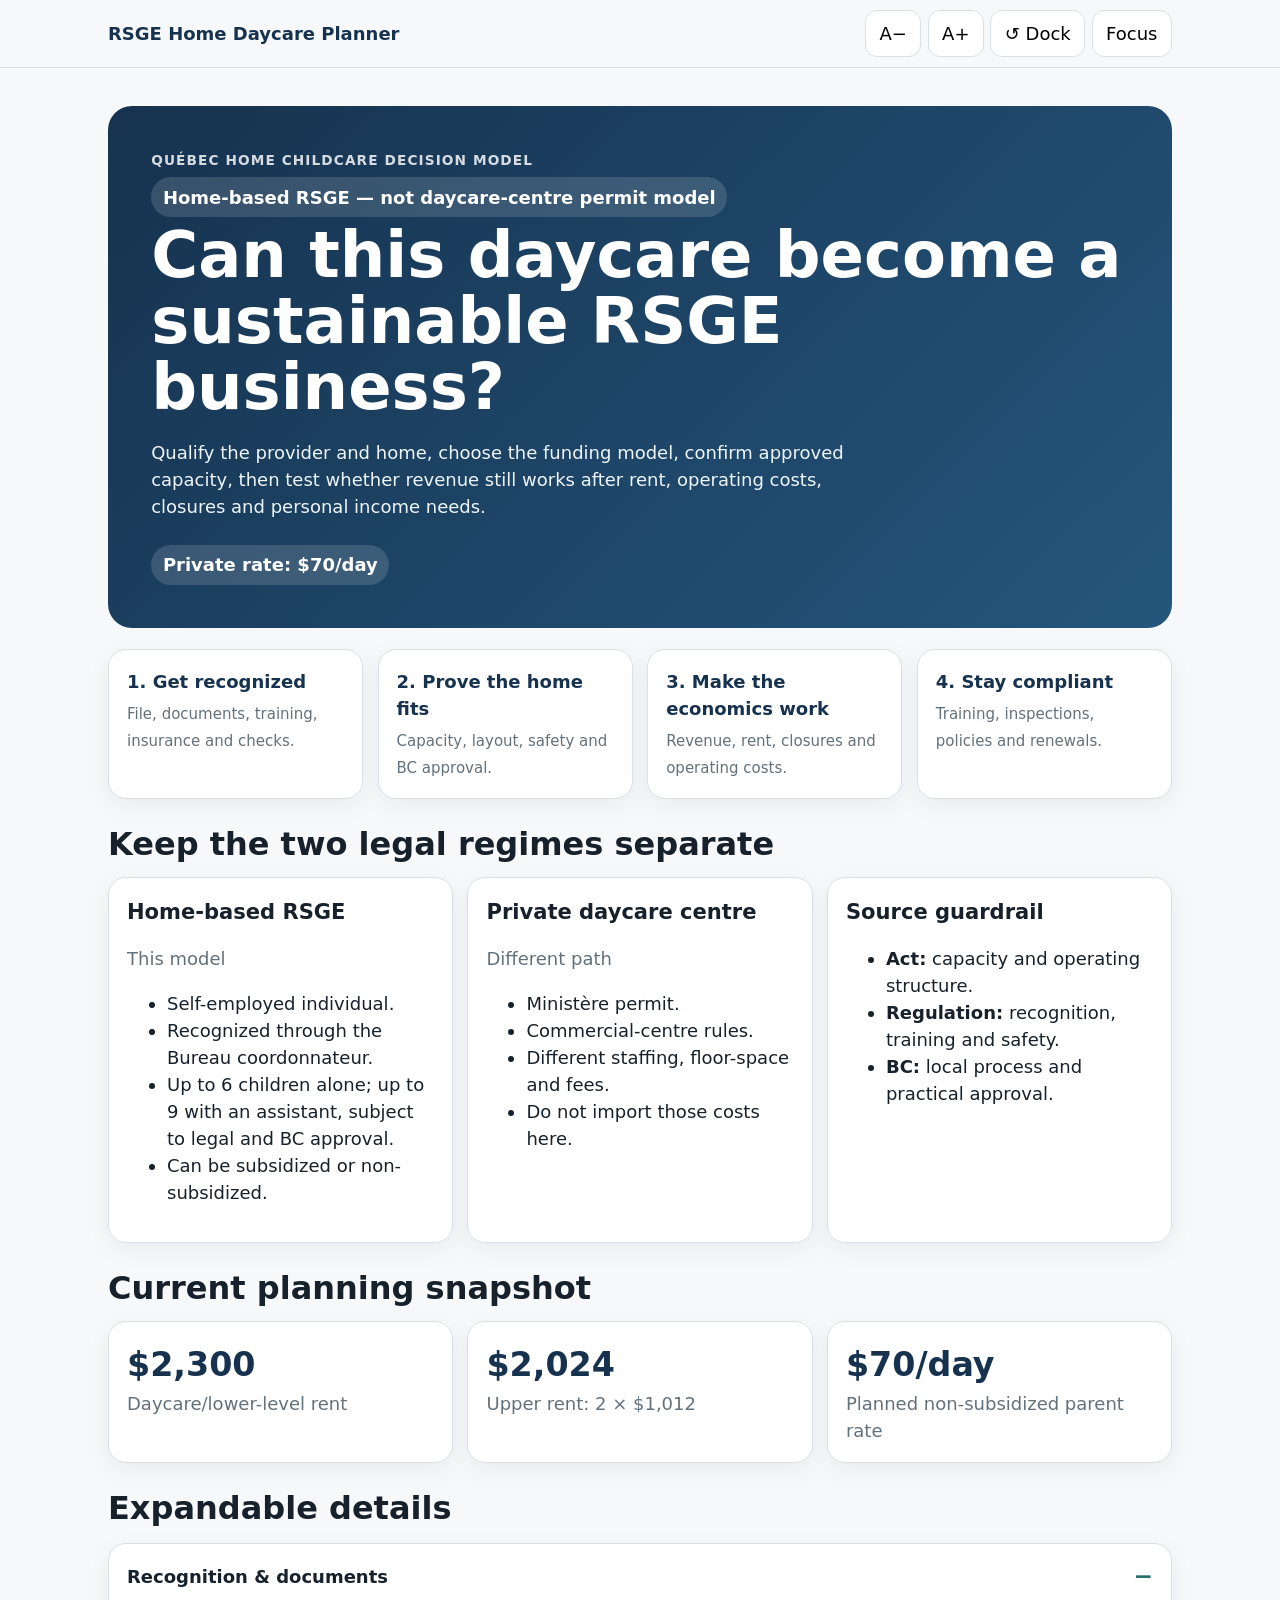
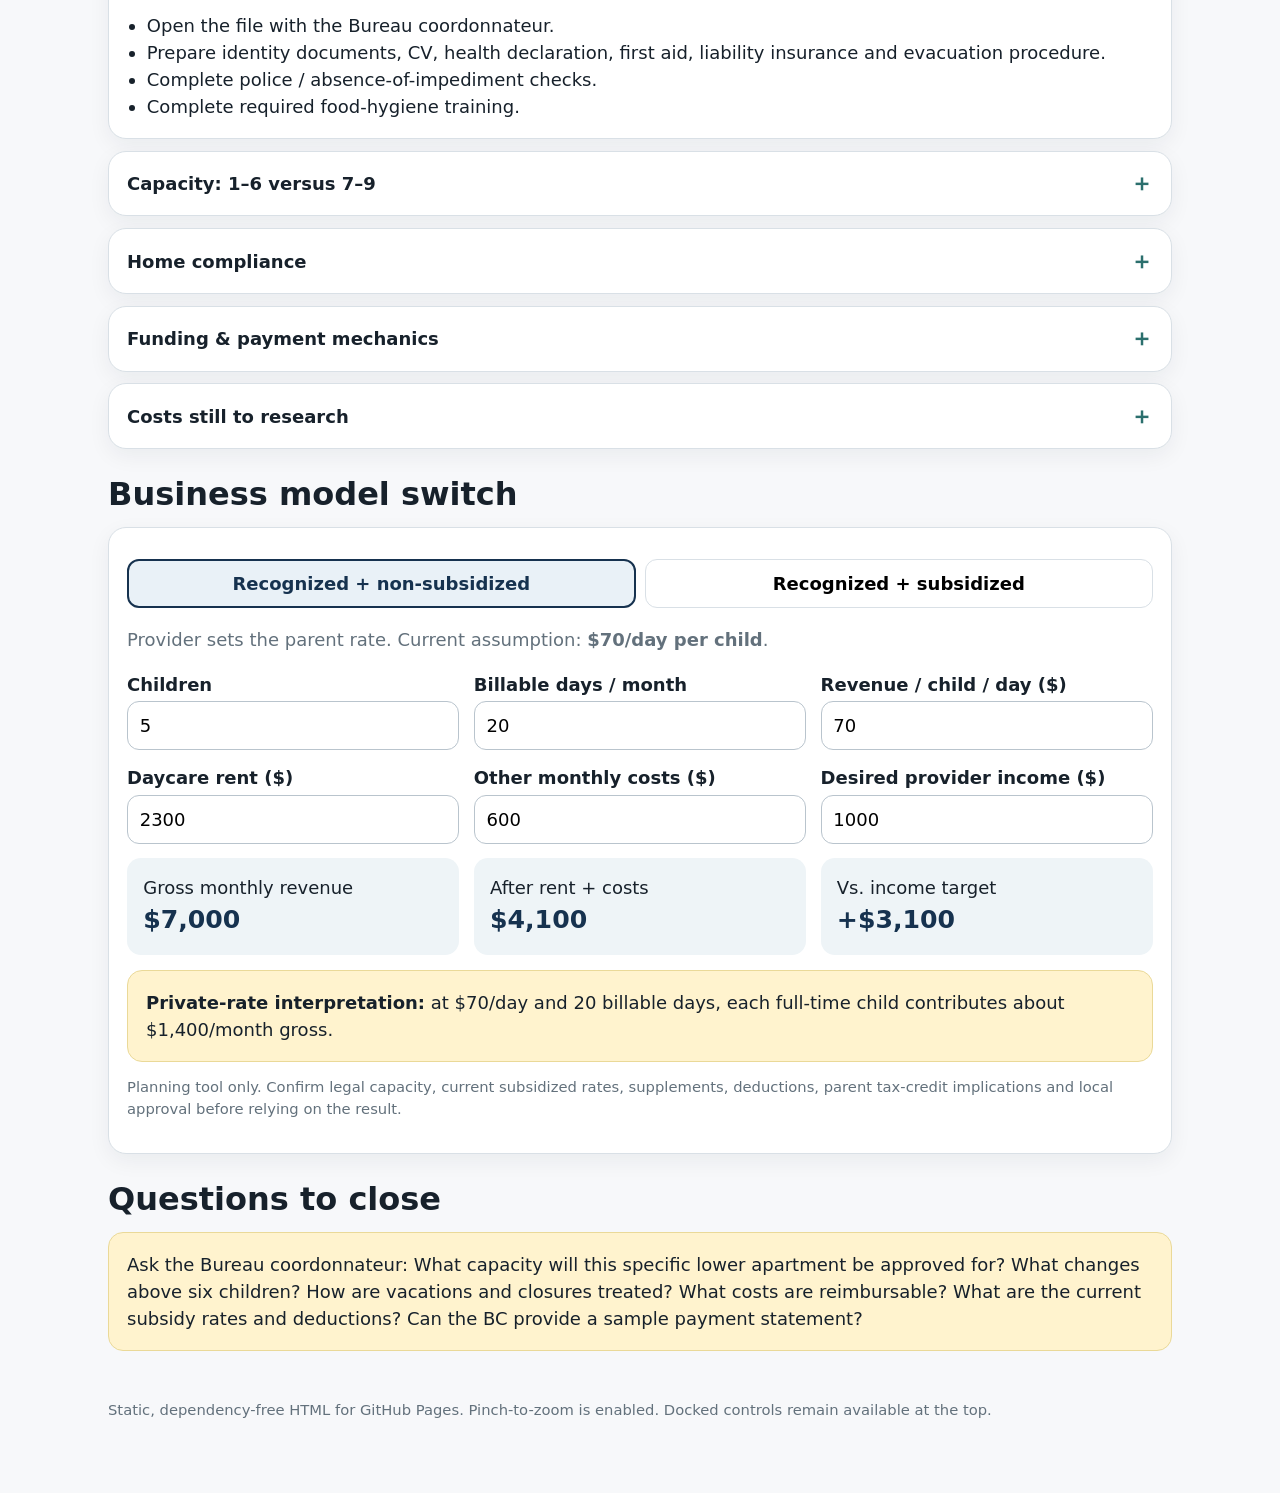
==== index.html @ 78a5e2e3 "Add RSGE daycare planning model" ====
<!doctype html>
<html lang="en">
<head>
<meta charset="utf-8">
<meta name="viewport" content="width=device-width,initial-scale=1,maximum-scale=5,user-scalable=yes,viewport-fit=cover">
<meta name="theme-color" content="#16324f">
<title>RSGE Home Daycare Planner</title>
<style>
:root{--bg:#f7f8fa;--panel:#fff;--ink:#17212b;--muted:#63717c;--line:#d9e0e6;--brand:#16324f;--brand2:#2b6f6d;--warn:#fff3ce;--radius:18px;--base:18px}*{box-sizing:border-box}html{font-size:var(--base);scroll-behavior:smooth}body{margin:0;font-family:system-ui,-apple-system,"Segoe UI",sans-serif;color:var(--ink);background:var(--bg);line-height:1.5}.dock{position:sticky;top:0;z-index:20;background:rgba(247,248,250,.96);backdrop-filter:blur(10px);border-bottom:1px solid var(--line)}.dockin{max-width:1100px;margin:auto;padding:.55rem 1rem;display:flex;justify-content:space-between;gap:.6rem;align-items:center}.brand{font-weight:850;color:var(--brand)}button,input{font:inherit}button:focus-visible,input:focus-visible,summary:focus-visible{outline:4px solid #ffbf47;outline-offset:2px}.controls{display:flex;gap:.35rem}.ctrl,.switch{min-height:46px;border:1px solid var(--line);background:#fff;border-radius:12px;padding:.5rem .75rem;cursor:pointer}.wrap{max-width:1100px;margin:auto;padding:1rem}.hero{padding:clamp(1.3rem,4vw,2.4rem);border-radius:24px;background:linear-gradient(135deg,var(--brand),#24567c);color:#fff}.hero h1{font-size:clamp(2rem,5vw,3.7rem);line-height:1.03;margin:.35rem 0 .7rem}.eyebrow{font-size:.76rem;text-transform:uppercase;letter-spacing:.08em;font-weight:850;opacity:.82}.hero p{max-width:65ch;color:#eef5fa}.tag{display:inline-block;margin-top:.4rem;padding:.35rem .65rem;border-radius:999px;background:rgba(255,255,255,.14);font-weight:750}.story,.grid,.calc,.results{display:grid;gap:.8rem}.story{grid-template-columns:repeat(4,1fr);margin:1rem 0}.grid{grid-template-columns:repeat(3,1fr)}.calc{grid-template-columns:repeat(3,1fr)}.results{grid-template-columns:repeat(3,1fr);margin-top:.8rem}.card,.step,details{background:var(--panel);border:1px solid var(--line);border-radius:var(--radius);box-shadow:0 7px 22px rgba(20,40,55,.06)}.card,.step{padding:1rem}.step b{display:block;color:var(--brand);margin-bottom:.25rem}.step small,.muted{color:var(--muted)}section{margin:1.15rem 0}h2{font-size:clamp(1.35rem,2.5vw,1.8rem);margin:0 0 .5rem}h3{margin:0 0 .35rem}.metric{font-size:1.85rem;font-weight:900;color:var(--brand)}details{margin:.65rem 0;overflow:hidden}summary{min-height:56px;padding:.8rem 1rem;font-weight:850;cursor:pointer;display:flex;align-items:center}summary::after{content:"＋";margin-left:auto;color:var(--brand2);font-size:1.3rem}details[open] summary::after{content:"−"}.body{padding:0 1rem 1rem}.body ul{margin:.2rem 0 0 1.1rem;padding:0}.switches{display:flex;gap:.5rem;flex-wrap:wrap;margin:.7rem 0}.switch{flex:1 1 250px;font-weight:850}.switch[aria-pressed="true"]{border:2px solid var(--brand);background:#e9f1f7;color:var(--brand)}label{display:block;font-weight:760;margin-bottom:.2rem}input{width:100%;min-height:48px;padding:.55rem .65rem;border:1px solid #b9c4cd;border-radius:12px}.result{padding:.9rem;border-radius:14px;background:#eef4f7}.result b{display:block;font-size:1.4rem;color:var(--brand)}.callout{padding:1rem;border-radius:15px;background:var(--warn);border:1px solid #ead998}.tiny{font-size:.82rem;color:var(--muted)}.footer{padding:1.5rem 0 3rem;color:var(--muted);font-size:.82rem}.focus .secondary{display:none}@media(max-width:820px){.story,.grid,.calc,.results{grid-template-columns:1fr 1fr}}@media(max-width:560px){.story,.grid,.calc,.results{grid-template-columns:1fr}.brand span{display:none}.hero{border-radius:18px}}
</style>
</head>
<body>
<header class="dock"><div class="dockin"><div class="brand">RSGE Home Daycare Planner</div><div class="controls"><button class="ctrl" id="minus" aria-label="Smaller text">A−</button><button class="ctrl" id="plus" aria-label="Larger text">A+</button><button class="ctrl" id="reset">↺ Dock</button><button class="ctrl" id="focus" aria-pressed="false">Focus</button></div></div></header>
<main class="wrap">
<section class="hero"><div class="eyebrow">Québec home childcare decision model</div><div class="tag">Home-based RSGE — not daycare-centre permit model</div><h1>Can this daycare become a sustainable RSGE business?</h1><p>Qualify the provider and home, choose the funding model, confirm approved capacity, then test whether revenue still works after rent, operating costs, closures and personal income needs.</p><div class="tag" id="heroMode">Private rate: $70/day</div></section>
<section class="story"><div class="step"><b>1. Get recognized</b><small>File, documents, training, insurance and checks.</small></div><div class="step"><b>2. Prove the home fits</b><small>Capacity, layout, safety and BC approval.</small></div><div class="step"><b>3. Make the economics work</b><small>Revenue, rent, closures and operating costs.</small></div><div class="step"><b>4. Stay compliant</b><small>Training, inspections, policies and renewals.</small></div></section>
<section><h2>Keep the two legal regimes separate</h2><div class="grid"><article class="card"><h3>Home-based RSGE</h3><p class="muted">This model</p><ul><li>Self-employed individual.</li><li>Recognized through the Bureau coordonnateur.</li><li>Up to 6 children alone; up to 9 with an assistant, subject to legal and BC approval.</li><li>Can be subsidized or non-subsidized.</li></ul></article><article class="card"><h3>Private daycare centre</h3><p class="muted">Different path</p><ul><li>Ministère permit.</li><li>Commercial-centre rules.</li><li>Different staffing, floor-space and fees.</li><li>Do not import those costs here.</li></ul></article><article class="card"><h3>Source guardrail</h3><ul><li><b>Act:</b> capacity and operating structure.</li><li><b>Regulation:</b> recognition, training and safety.</li><li><b>BC:</b> local process and practical approval.</li></ul></article></div></section>
<section><h2>Current planning snapshot</h2><div class="grid"><article class="card"><div class="metric">$2,300</div><div class="muted">Daycare/lower-level rent</div></article><article class="card"><div class="metric">$2,024</div><div class="muted">Upper rent: 2 × $1,012</div></article><article class="card"><div class="metric">$70/day</div><div class="muted">Planned non-subsidized parent rate</div></article></div></section>
<section><h2>Expandable details</h2><details open><summary>Recognition & documents</summary><div class="body"><ul><li>Open the file with the Bureau coordonnateur.</li><li>Prepare identity documents, CV, health declaration, first aid, liability insurance and evacuation procedure.</li><li>Complete police / absence-of-impediment checks.</li><li>Complete required food-hygiene training.</li></ul></div></details><details><summary>Capacity: 1–6 versus 7–9</summary><div class="body"><ul><li>Provider alone: up to 6 children, subject to recognition limits.</li><li>7–9 children requires an assistant.</li><li>Confirm the exact approved capacity for this specific lower apartment with the BC.</li><li>Do not assume the home qualifies for 9 simply because the statute allows that ceiling.</li></ul></div></details><details><summary>Home compliance</summary><div class="body"><ul><li>Kitchen, eating area, sanitary facilities and a children's games/activity room with an exterior window.</li><li>Smoke and carbon-monoxide detection, extinguisher, first-aid kit and suitable equipment.</li><li>Appropriate sleep equipment based on child ages.</li><li>Emergency evacuation procedure and drills.</li></ul></div></details><details><summary>Funding & payment mechanics</summary><div class="body"><ul><li>Model recognized + non-subsidized separately from recognized + subsidized.</li><li>Private path: provider sets the parent rate; current planning assumption is $70/day.</li><li>Subsidized path: confirm current parent contribution, government allocation and supplements with the BC.</li><li>Ask for a sample payment statement showing gross, deductions and net.</li></ul></div></details><details class="secondary"><summary>Costs still to research</summary><div class="body"><ul><li>First aid, MAPAQ, checks and insurance.</li><li>Food, supplies, equipment and cleaning.</li><li>Training after recognition.</li><li>Holiday, sick-day and closure effects.</li><li>Taxes and self-employment reserves.</li></ul></div></details></section>
<section><h2>Business model switch</h2><div class="card"><div class="switches" role="group" aria-label="Choose funding model"><button class="switch" id="privateBtn" aria-pressed="true">Recognized + non-subsidized</button><button class="switch" id="subBtn" aria-pressed="false">Recognized + subsidized</button></div><p id="modeNote" class="muted">Provider sets the parent rate. Current assumption: <b>$70/day per child</b>.</p><div class="calc"><div><label for="children">Children</label><input id="children" type="number" min="1" max="9" value="5"></div><div><label for="days">Billable days / month</label><input id="days" type="number" min="0" max="31" value="20"></div><div><label for="rate" id="rateLabel">Revenue / child / day ($)</label><input id="rate" type="number" min="0" step="0.01" value="70"></div><div><label for="rent">Daycare rent ($)</label><input id="rent" type="number" min="0" step="50" value="2300"></div><div><label for="ops">Other monthly costs ($)</label><input id="ops" type="number" min="0" step="50" value="600"></div><div><label for="targetIncome">Desired provider income ($)</label><input id="targetIncome" type="number" min="0" step="50" value="1000"></div></div><div class="results" aria-live="polite"><div class="result"><span>Gross monthly revenue</span><b id="gross">$7,000</b></div><div class="result"><span>After rent + costs</span><b id="net">$4,100</b></div><div class="result"><span>Vs. income target</span><b id="delta">+$3,100</b></div></div><div class="callout" id="modelCallout" style="margin-top:.8rem"><b>Private-rate interpretation:</b> at $70/day and 20 billable days, each full-time child contributes about $1,400/month gross.</div><p class="tiny">Planning tool only. Confirm legal capacity, current subsidized rates, supplements, deductions, parent tax-credit implications and local approval before relying on the result.</p></div></section>
<section class="secondary"><h2>Questions to close</h2><div class="callout">Ask the Bureau coordonnateur: What capacity will this specific lower apartment be approved for? What changes above six children? How are vacations and closures treated? What costs are reimbursable? What are the current subsidy rates and deductions? Can the BC provide a sample payment statement?</div></section>
<footer class="footer">Static, dependency-free HTML for GitHub Pages. Pinch-to-zoom is enabled. Docked controls remain available at the top.</footer>
</main>
<script>
(()=>{let size=18;const root=document.documentElement,body=document.body,$=id=>document.getElementById(id),fmt=new Intl.NumberFormat('en-CA',{style:'currency',currency:'CAD',maximumFractionDigits:0});$('plus').onclick=()=>{size=Math.min(30,size+2);root.style.setProperty('--base',size+'px')};$('minus').onclick=()=>{size=Math.max(15,size-2);root.style.setProperty('--base',size+'px')};$('reset').onclick=()=>{size=18;root.style.setProperty('--base','18px');body.classList.remove('focus');$('focus').setAttribute('aria-pressed','false');scrollTo({top:0,behavior:'smooth'})};$('focus').onclick=()=>{const on=body.classList.toggle('focus');$('focus').setAttribute('aria-pressed',String(on))};function calc(){const g=+$('children').value*+$('days').value*+$('rate').value,n=g-+$('rent').value-+$('ops').value,d=n-+$('targetIncome').value;$('gross').textContent=fmt.format(g);$('net').textContent=fmt.format(n);$('delta').textContent=(d>=0?'+':'−')+fmt.format(Math.abs(d))}function mode(which){const priv=which==='private';$('privateBtn').setAttribute('aria-pressed',String(priv));$('subBtn').setAttribute('aria-pressed',String(!priv));if(priv){$('rate').value=70;$('modeNote').innerHTML='Provider sets the parent rate. Current assumption: <b>$70/day per child</b>.';$('modelCallout').innerHTML='<b>Private-rate interpretation:</b> at $70/day and 20 billable days, each full-time child contributes about $1,400/month gross.';$('heroMode').textContent='Private rate: $70/day'}else{$('rate').value=50.88;$('modeNote').innerHTML='Planning placeholder for the subsidized model: <b>$50.88/day total revenue per regular child</b>. Replace with the current confirmed BC rate.';$('modelCallout').innerHTML='<b>Subsidized interpretation:</b> placeholder only. Confirm current parent contribution, government allocation and supplements.';$('heroMode').textContent='Subsidized comparison'}calc()}$('privateBtn').onclick=()=>mode('private');$('subBtn').onclick=()=>mode('sub');['children','days','rate','rent','ops','targetIncome'].forEach(id=>$(id).oninput=calc);calc()})();
</script>
</body>
</html>
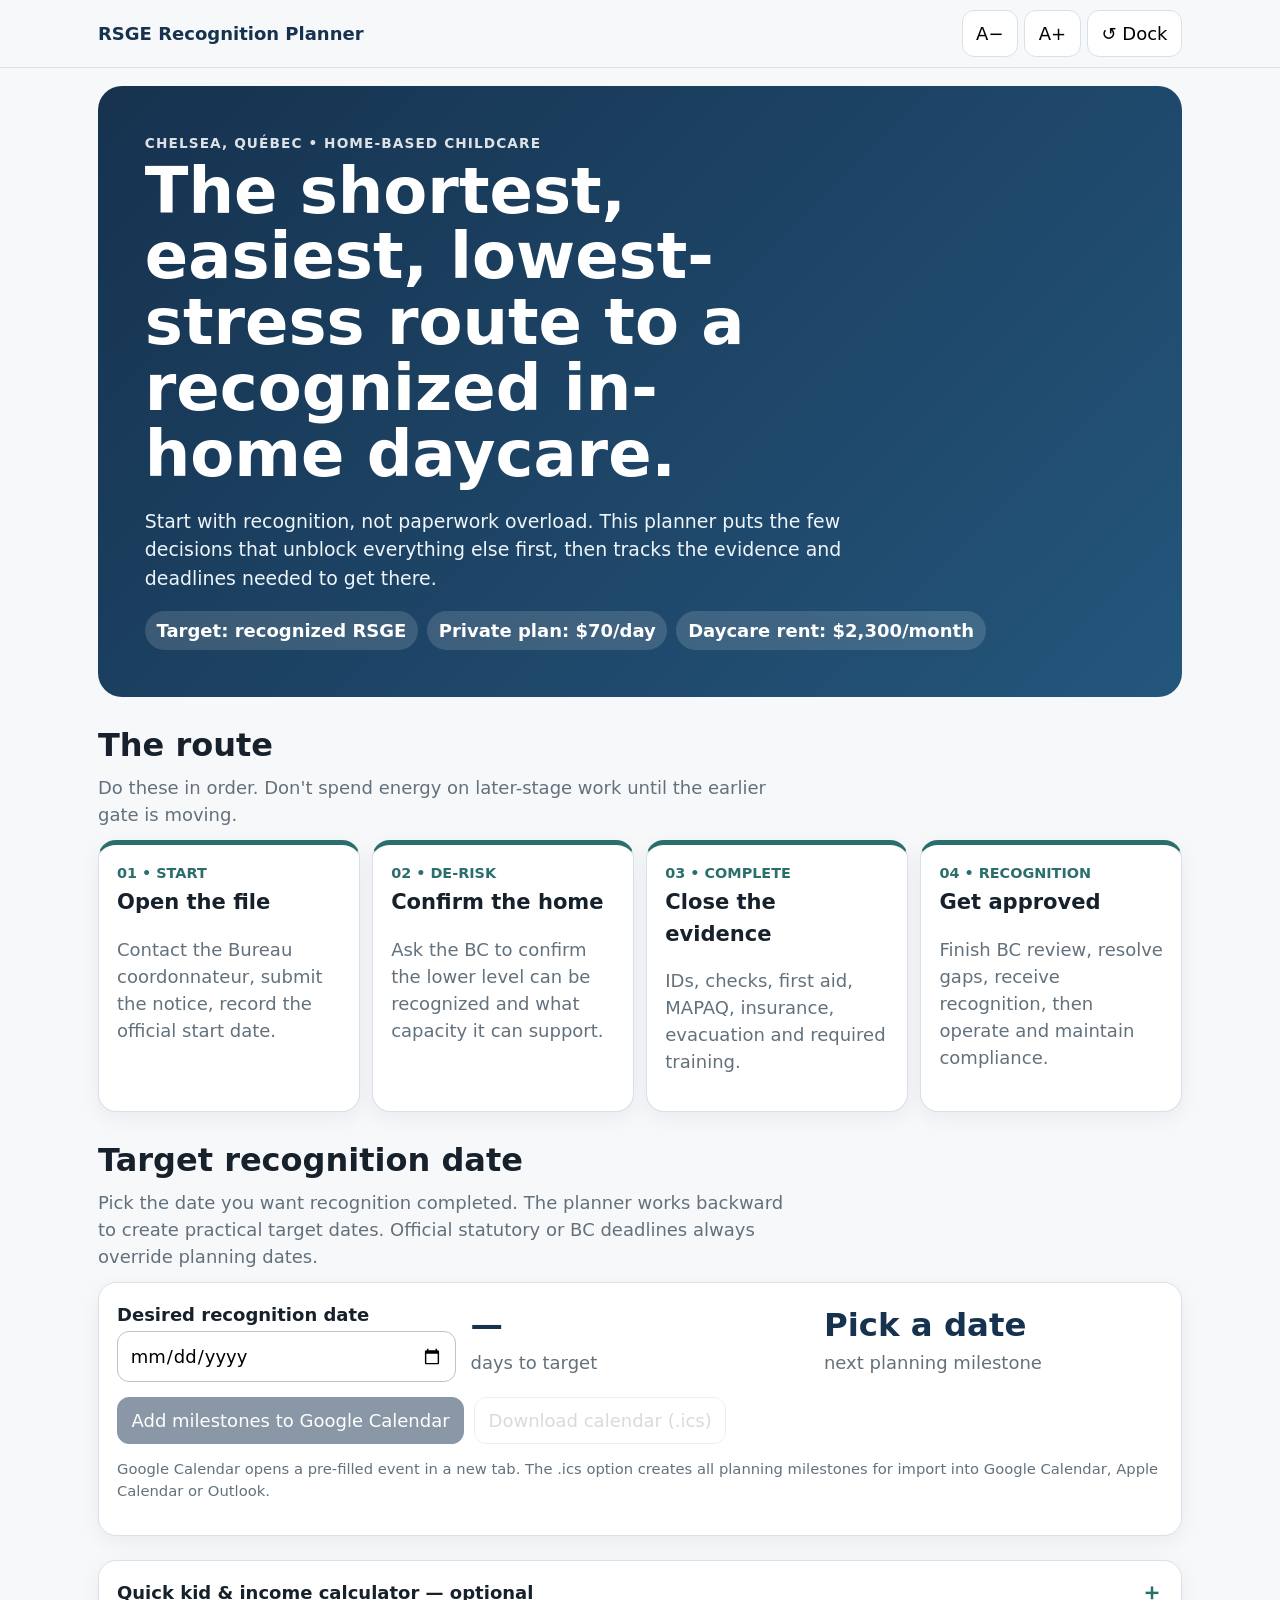
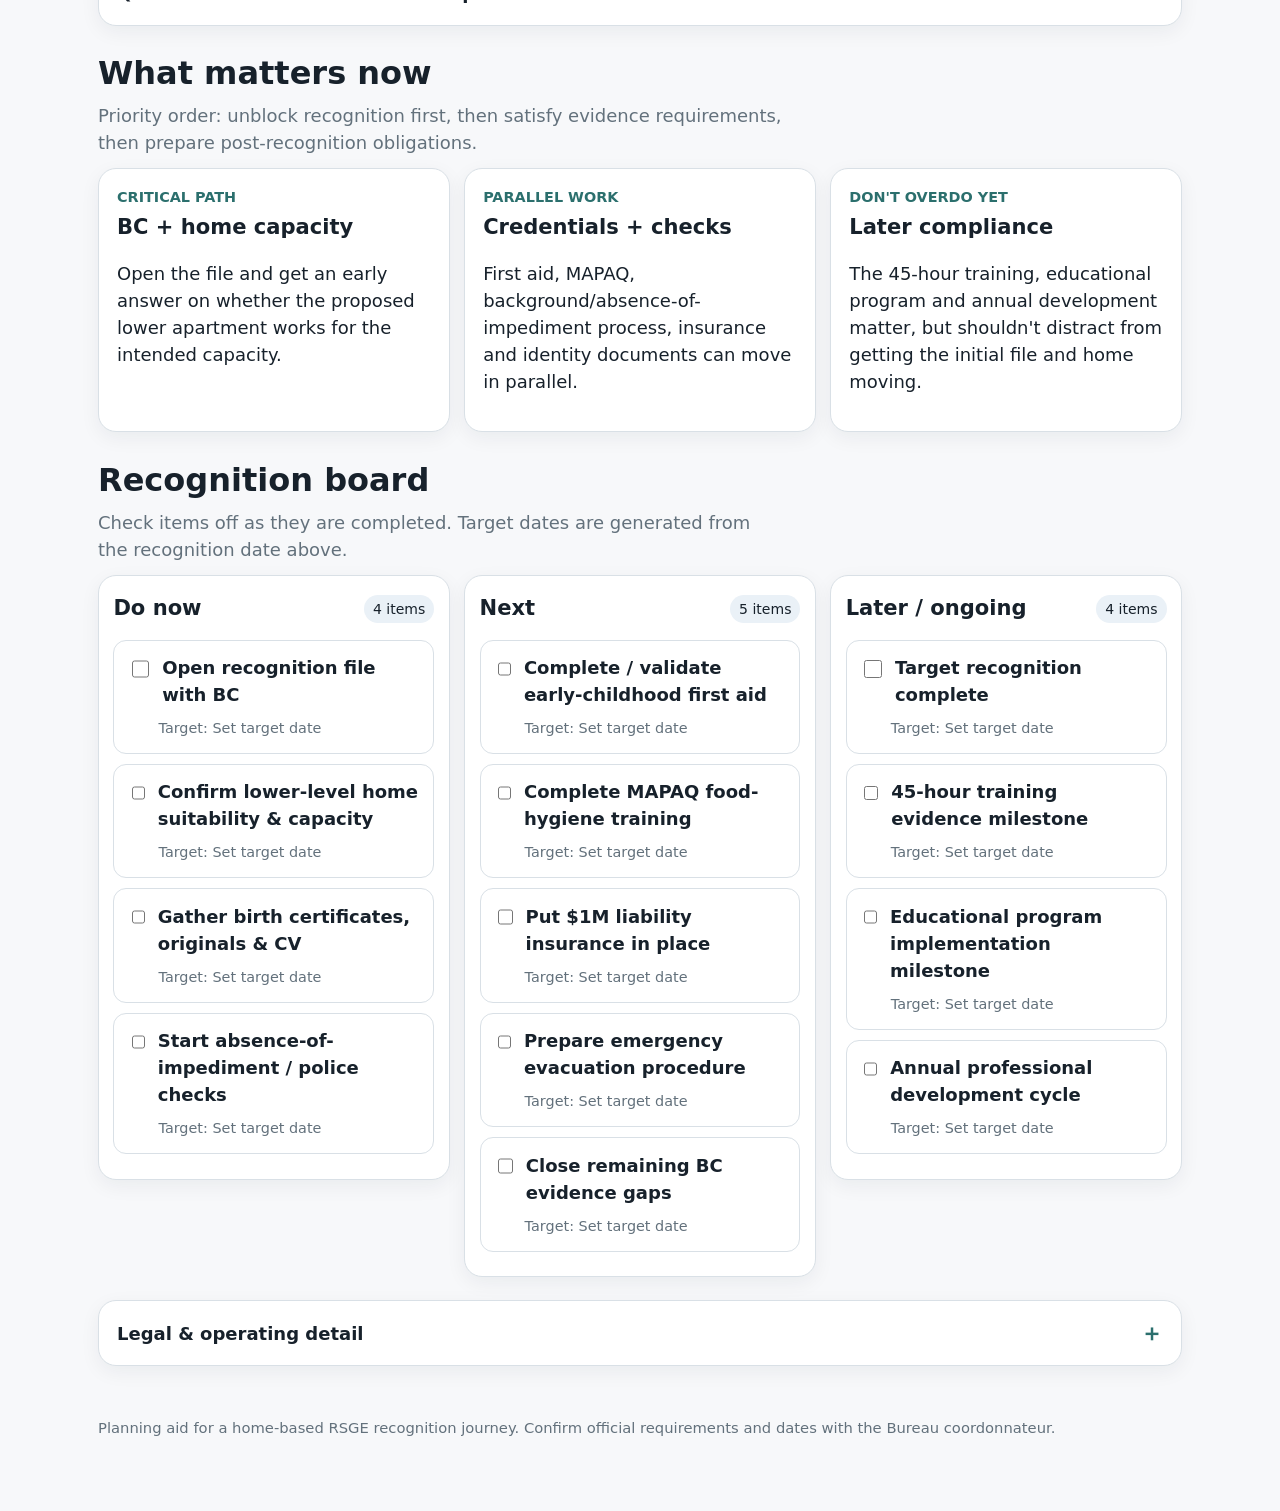
==== commit 4e814e24: "Refocus planner on fastest recognition path and action tracking" ====
--- a/index.html
+++ b/index.html
@@ -1,28 +1,13 @@
 <!doctype html>
-<html lang="en">
-<head>
-<meta charset="utf-8">
-<meta name="viewport" content="width=device-width,initial-scale=1,maximum-scale=5,user-scalable=yes,viewport-fit=cover">
-<meta name="theme-color" content="#16324f">
-<title>RSGE Home Daycare Planner</title>
-<style>
-:root{--bg:#f7f8fa;--panel:#fff;--ink:#17212b;--muted:#63717c;--line:#d9e0e6;--brand:#16324f;--brand2:#2b6f6d;--warn:#fff3ce;--radius:18px;--base:18px}*{box-sizing:border-box}html{font-size:var(--base);scroll-behavior:smooth}body{margin:0;font-family:system-ui,-apple-system,"Segoe UI",sans-serif;color:var(--ink);background:var(--bg);line-height:1.5}.dock{position:sticky;top:0;z-index:20;background:rgba(247,248,250,.96);backdrop-filter:blur(10px);border-bottom:1px solid var(--line)}.dockin{max-width:1100px;margin:auto;padding:.55rem 1rem;display:flex;justify-content:space-between;gap:.6rem;align-items:center}.brand{font-weight:850;color:var(--brand)}button,input{font:inherit}button:focus-visible,input:focus-visible,summary:focus-visible{outline:4px solid #ffbf47;outline-offset:2px}.controls{display:flex;gap:.35rem}.ctrl,.switch{min-height:46px;border:1px solid var(--line);background:#fff;border-radius:12px;padding:.5rem .75rem;cursor:pointer}.wrap{max-width:1100px;margin:auto;padding:1rem}.hero{padding:clamp(1.3rem,4vw,2.4rem);border-radius:24px;background:linear-gradient(135deg,var(--brand),#24567c);color:#fff}.hero h1{font-size:clamp(2rem,5vw,3.7rem);line-height:1.03;margin:.35rem 0 .7rem}.eyebrow{font-size:.76rem;text-transform:uppercase;letter-spacing:.08em;font-weight:850;opacity:.82}.hero p{max-width:65ch;color:#eef5fa}.tag{display:inline-block;margin-top:.4rem;padding:.35rem .65rem;border-radius:999px;background:rgba(255,255,255,.14);font-weight:750}.story,.grid,.calc,.results{display:grid;gap:.8rem}.story{grid-template-columns:repeat(4,1fr);margin:1rem 0}.grid{grid-template-columns:repeat(3,1fr)}.calc{grid-template-columns:repeat(3,1fr)}.results{grid-template-columns:repeat(3,1fr);margin-top:.8rem}.card,.step,details{background:var(--panel);border:1px solid var(--line);border-radius:var(--radius);box-shadow:0 7px 22px rgba(20,40,55,.06)}.card,.step{padding:1rem}.step b{display:block;color:var(--brand);margin-bottom:.25rem}.step small,.muted{color:var(--muted)}section{margin:1.15rem 0}h2{font-size:clamp(1.35rem,2.5vw,1.8rem);margin:0 0 .5rem}h3{margin:0 0 .35rem}.metric{font-size:1.85rem;font-weight:900;color:var(--brand)}details{margin:.65rem 0;overflow:hidden}summary{min-height:56px;padding:.8rem 1rem;font-weight:850;cursor:pointer;display:flex;align-items:center}summary::after{content:"＋";margin-left:auto;color:var(--brand2);font-size:1.3rem}details[open] summary::after{content:"−"}.body{padding:0 1rem 1rem}.body ul{margin:.2rem 0 0 1.1rem;padding:0}.switches{display:flex;gap:.5rem;flex-wrap:wrap;margin:.7rem 0}.switch{flex:1 1 250px;font-weight:850}.switch[aria-pressed="true"]{border:2px solid var(--brand);background:#e9f1f7;color:var(--brand)}label{display:block;font-weight:760;margin-bottom:.2rem}input{width:100%;min-height:48px;padding:.55rem .65rem;border:1px solid #b9c4cd;border-radius:12px}.result{padding:.9rem;border-radius:14px;background:#eef4f7}.result b{display:block;font-size:1.4rem;color:var(--brand)}.callout{padding:1rem;border-radius:15px;background:var(--warn);border:1px solid #ead998}.tiny{font-size:.82rem;color:var(--muted)}.footer{padding:1.5rem 0 3rem;color:var(--muted);font-size:.82rem}.focus .secondary{display:none}@media(max-width:820px){.story,.grid,.calc,.results{grid-template-columns:1fr 1fr}}@media(max-width:560px){.story,.grid,.calc,.results{grid-template-columns:1fr}.brand span{display:none}.hero{border-radius:18px}}
-</style>
-</head>
-<body>
-<header class="dock"><div class="dockin"><div class="brand">RSGE Home Daycare Planner</div><div class="controls"><button class="ctrl" id="minus" aria-label="Smaller text">A−</button><button class="ctrl" id="plus" aria-label="Larger text">A+</button><button class="ctrl" id="reset">↺ Dock</button><button class="ctrl" id="focus" aria-pressed="false">Focus</button></div></div></header>
-<main class="wrap">
-<section class="hero"><div class="eyebrow">Québec home childcare decision model</div><div class="tag">Home-based RSGE — not daycare-centre permit model</div><h1>Can this daycare become a sustainable RSGE business?</h1><p>Qualify the provider and home, choose the funding model, confirm approved capacity, then test whether revenue still works after rent, operating costs, closures and personal income needs.</p><div class="tag" id="heroMode">Private rate: $70/day</div></section>
-<section class="story"><div class="step"><b>1. Get recognized</b><small>File, documents, training, insurance and checks.</small></div><div class="step"><b>2. Prove the home fits</b><small>Capacity, layout, safety and BC approval.</small></div><div class="step"><b>3. Make the economics work</b><small>Revenue, rent, closures and operating costs.</small></div><div class="step"><b>4. Stay compliant</b><small>Training, inspections, policies and renewals.</small></div></section>
-<section><h2>Keep the two legal regimes separate</h2><div class="grid"><article class="card"><h3>Home-based RSGE</h3><p class="muted">This model</p><ul><li>Self-employed individual.</li><li>Recognized through the Bureau coordonnateur.</li><li>Up to 6 children alone; up to 9 with an assistant, subject to legal and BC approval.</li><li>Can be subsidized or non-subsidized.</li></ul></article><article class="card"><h3>Private daycare centre</h3><p class="muted">Different path</p><ul><li>Ministère permit.</li><li>Commercial-centre rules.</li><li>Different staffing, floor-space and fees.</li><li>Do not import those costs here.</li></ul></article><article class="card"><h3>Source guardrail</h3><ul><li><b>Act:</b> capacity and operating structure.</li><li><b>Regulation:</b> recognition, training and safety.</li><li><b>BC:</b> local process and practical approval.</li></ul></article></div></section>
-<section><h2>Current planning snapshot</h2><div class="grid"><article class="card"><div class="metric">$2,300</div><div class="muted">Daycare/lower-level rent</div></article><article class="card"><div class="metric">$2,024</div><div class="muted">Upper rent: 2 × $1,012</div></article><article class="card"><div class="metric">$70/day</div><div class="muted">Planned non-subsidized parent rate</div></article></div></section>
-<section><h2>Expandable details</h2><details open><summary>Recognition & documents</summary><div class="body"><ul><li>Open the file with the Bureau coordonnateur.</li><li>Prepare identity documents, CV, health declaration, first aid, liability insurance and evacuation procedure.</li><li>Complete police / absence-of-impediment checks.</li><li>Complete required food-hygiene training.</li></ul></div></details><details><summary>Capacity: 1–6 versus 7–9</summary><div class="body"><ul><li>Provider alone: up to 6 children, subject to recognition limits.</li><li>7–9 children requires an assistant.</li><li>Confirm the exact approved capacity for this specific lower apartment with the BC.</li><li>Do not assume the home qualifies for 9 simply because the statute allows that ceiling.</li></ul></div></details><details><summary>Home compliance</summary><div class="body"><ul><li>Kitchen, eating area, sanitary facilities and a children's games/activity room with an exterior window.</li><li>Smoke and carbon-monoxide detection, extinguisher, first-aid kit and suitable equipment.</li><li>Appropriate sleep equipment based on child ages.</li><li>Emergency evacuation procedure and drills.</li></ul></div></details><details><summary>Funding & payment mechanics</summary><div class="body"><ul><li>Model recognized + non-subsidized separately from recognized + subsidized.</li><li>Private path: provider sets the parent rate; current planning assumption is $70/day.</li><li>Subsidized path: confirm current parent contribution, government allocation and supplements with the BC.</li><li>Ask for a sample payment statement showing gross, deductions and net.</li></ul></div></details><details class="secondary"><summary>Costs still to research</summary><div class="body"><ul><li>First aid, MAPAQ, checks and insurance.</li><li>Food, supplies, equipment and cleaning.</li><li>Training after recognition.</li><li>Holiday, sick-day and closure effects.</li><li>Taxes and self-employment reserves.</li></ul></div></details></section>
-<section><h2>Business model switch</h2><div class="card"><div class="switches" role="group" aria-label="Choose funding model"><button class="switch" id="privateBtn" aria-pressed="true">Recognized + non-subsidized</button><button class="switch" id="subBtn" aria-pressed="false">Recognized + subsidized</button></div><p id="modeNote" class="muted">Provider sets the parent rate. Current assumption: <b>$70/day per child</b>.</p><div class="calc"><div><label for="children">Children</label><input id="children" type="number" min="1" max="9" value="5"></div><div><label for="days">Billable days / month</label><input id="days" type="number" min="0" max="31" value="20"></div><div><label for="rate" id="rateLabel">Revenue / child / day ($)</label><input id="rate" type="number" min="0" step="0.01" value="70"></div><div><label for="rent">Daycare rent ($)</label><input id="rent" type="number" min="0" step="50" value="2300"></div><div><label for="ops">Other monthly costs ($)</label><input id="ops" type="number" min="0" step="50" value="600"></div><div><label for="targetIncome">Desired provider income ($)</label><input id="targetIncome" type="number" min="0" step="50" value="1000"></div></div><div class="results" aria-live="polite"><div class="result"><span>Gross monthly revenue</span><b id="gross">$7,000</b></div><div class="result"><span>After rent + costs</span><b id="net">$4,100</b></div><div class="result"><span>Vs. income target</span><b id="delta">+$3,100</b></div></div><div class="callout" id="modelCallout" style="margin-top:.8rem"><b>Private-rate interpretation:</b> at $70/day and 20 billable days, each full-time child contributes about $1,400/month gross.</div><p class="tiny">Planning tool only. Confirm legal capacity, current subsidized rates, supplements, deductions, parent tax-credit implications and local approval before relying on the result.</p></div></section>
-<section class="secondary"><h2>Questions to close</h2><div class="callout">Ask the Bureau coordonnateur: What capacity will this specific lower apartment be approved for? What changes above six children? How are vacations and closures treated? What costs are reimbursable? What are the current subsidy rates and deductions? Can the BC provide a sample payment statement?</div></section>
-<footer class="footer">Static, dependency-free HTML for GitHub Pages. Pinch-to-zoom is enabled. Docked controls remain available at the top.</footer>
-</main>
-<script>
-(()=>{let size=18;const root=document.documentElement,body=document.body,$=id=>document.getElementById(id),fmt=new Intl.NumberFormat('en-CA',{style:'currency',currency:'CAD',maximumFractionDigits:0});$('plus').onclick=()=>{size=Math.min(30,size+2);root.style.setProperty('--base',size+'px')};$('minus').onclick=()=>{size=Math.max(15,size-2);root.style.setProperty('--base',size+'px')};$('reset').onclick=()=>{size=18;root.style.setProperty('--base','18px');body.classList.remove('focus');$('focus').setAttribute('aria-pressed','false');scrollTo({top:0,behavior:'smooth'})};$('focus').onclick=()=>{const on=body.classList.toggle('focus');$('focus').setAttribute('aria-pressed',String(on))};function calc(){const g=+$('children').value*+$('days').value*+$('rate').value,n=g-+$('rent').value-+$('ops').value,d=n-+$('targetIncome').value;$('gross').textContent=fmt.format(g);$('net').textContent=fmt.format(n);$('delta').textContent=(d>=0?'+':'−')+fmt.format(Math.abs(d))}function mode(which){const priv=which==='private';$('privateBtn').setAttribute('aria-pressed',String(priv));$('subBtn').setAttribute('aria-pressed',String(!priv));if(priv){$('rate').value=70;$('modeNote').innerHTML='Provider sets the parent rate. Current assumption: <b>$70/day per child</b>.';$('modelCallout').innerHTML='<b>Private-rate interpretation:</b> at $70/day and 20 billable days, each full-time child contributes about $1,400/month gross.';$('heroMode').textContent='Private rate: $70/day'}else{$('rate').value=50.88;$('modeNote').innerHTML='Planning placeholder for the subsidized model: <b>$50.88/day total revenue per regular child</b>. Replace with the current confirmed BC rate.';$('modelCallout').innerHTML='<b>Subsidized interpretation:</b> placeholder only. Confirm current parent contribution, government allocation and supplements.';$('heroMode').textContent='Subsidized comparison'}calc()}$('privateBtn').onclick=()=>mode('private');$('subBtn').onclick=()=>mode('sub');['children','days','rate','rent','ops','targetIncome'].forEach(id=>$(id).oninput=calc);calc()})();
-</script>
-</body>
-</html>+<html lang="en"><head><meta charset="utf-8"><meta name="viewport" content="width=device-width,initial-scale=1,maximum-scale=5,user-scalable=yes,viewport-fit=cover"><meta name="theme-color" content="#16324f"><title>RSGE Recognition Planner</title><style>
+:root{--bg:#f7f8fa;--panel:#fff;--ink:#17212b;--muted:#63717c;--line:#d9e0e6;--brand:#16324f;--accent:#2b6f6d;--soft:#eaf1f7;--warn:#fff4d6;--done:#e7f3ec;--radius:18px;--base:18px}*{box-sizing:border-box}html{font-size:var(--base);scroll-behavior:smooth}body{margin:0;font-family:system-ui,-apple-system,"Segoe UI",sans-serif;color:var(--ink);background:var(--bg);line-height:1.5}button,input{font:inherit}button:focus-visible,input:focus-visible,summary:focus-visible,a:focus-visible{outline:4px solid #ffbf47;outline-offset:2px}.dock{position:sticky;top:0;z-index:20;background:rgba(247,248,250,.96);backdrop-filter:blur(10px);border-bottom:1px solid var(--line)}.dockin{max-width:1120px;margin:auto;padding:.55rem 1rem;display:flex;justify-content:space-between;align-items:center;gap:.5rem}.brand{font-weight:850;color:var(--brand)}.controls{display:flex;gap:.35rem}.ctrl,.btn,.switch{min-height:46px;border:1px solid var(--line);background:#fff;border-radius:12px;padding:.5rem .75rem;cursor:pointer}.wrap{max-width:1120px;margin:auto;padding:1rem}.hero{padding:clamp(1.4rem,4vw,2.6rem);border-radius:24px;background:linear-gradient(135deg,var(--brand),#24567c);color:#fff}.hero h1{font-size:clamp(2rem,5vw,3.8rem);line-height:1.03;margin:.3rem 0 .65rem;max-width:16ch}.hero p{max-width:64ch;color:#eef5fa;font-size:1.05rem}.eyebrow{font-size:.76rem;text-transform:uppercase;letter-spacing:.08em;font-weight:850;opacity:.85}.outcome{display:flex;gap:.5rem;flex-wrap:wrap;margin-top:.8rem}.pill{padding:.35rem .65rem;border-radius:999px;background:rgba(255,255,255,.14);font-weight:750}.section{margin:1.3rem 0}.sectionhead{display:flex;justify-content:space-between;align-items:end;gap:1rem;margin-bottom:.65rem}.sectionhead p{margin:0;color:var(--muted);max-width:60ch}h2{font-size:clamp(1.35rem,2.5vw,1.8rem);margin:0 0 .3rem}h3{margin:.1rem 0 .3rem}.grid,.calc,.results,.kanban{display:grid;gap:.8rem}.grid{grid-template-columns:repeat(3,1fr)}.calc{grid-template-columns:repeat(3,1fr)}.results{grid-template-columns:repeat(3,1fr);margin-top:.8rem}.card,details,.lane{background:var(--panel);border:1px solid var(--line);border-radius:var(--radius);box-shadow:0 6px 20px rgba(20,40,55,.06)}.card{padding:1rem}.metric{font-size:1.8rem;font-weight:900;color:var(--brand)}.muted,.tiny{color:var(--muted)}.tiny{font-size:.82rem}.route{display:grid;grid-template-columns:repeat(4,1fr);gap:.7rem}.route .card{border-top:5px solid var(--accent)}.num{font-size:.8rem;font-weight:900;color:var(--accent)}details{margin:.7rem 0;overflow:hidden}summary{min-height:56px;padding:.8rem 1rem;font-weight:850;cursor:pointer;display:flex;align-items:center}summary::after{content:'＋';margin-left:auto;color:var(--accent);font-size:1.3rem}details[open] summary::after{content:'−'}.body{padding:0 1rem 1rem}.switches{display:flex;gap:.5rem;flex-wrap:wrap}.switch{flex:1 1 230px;font-weight:800}.switch[aria-pressed=true]{border:2px solid var(--brand);background:var(--soft);color:var(--brand)}label{display:block;font-weight:760;margin-bottom:.2rem}input[type=number]{width:100%;min-height:48px;padding:.55rem .65rem;border:1px solid #b9c4cd;border-radius:12px}.datewrap{width:100%;border:1px solid #b9c4cd;border-radius:12px;padding:.55rem .65rem;background:#fff}.datewrap input{display:block;width:100%;min-width:0;border:0;background:transparent;padding:0;font:inherit}.result{padding:.9rem;border-radius:14px;background:#eef4f7}.result b{display:block;font-size:1.35rem;color:var(--brand)}.callout{padding:1rem;border-radius:15px;background:var(--warn);border:1px solid #ead998}.kanban{grid-template-columns:repeat(3,1fr);align-items:start}.lane{padding:.8rem}.lanehead{display:flex;justify-content:space-between;align-items:center;margin-bottom:.6rem}.count{font-size:.78rem;padding:.2rem .5rem;border-radius:999px;background:var(--soft)}.task{border:1px solid var(--line);border-radius:13px;padding:.75rem;margin:.55rem 0;background:#fff}.task.done{background:var(--done);opacity:.8}.tasktop{display:flex;gap:.55rem;align-items:flex-start}.task input{margin-top:.25rem;width:20px;height:20px}.task b{display:block}.due{font-size:.8rem;color:var(--muted);margin:.35rem 0 0 1.7rem}.calrow{display:flex;gap:.55rem;flex-wrap:wrap;margin-top:.8rem}.btn.primary{background:var(--brand);color:#fff;border-color:var(--brand);text-decoration:none;display:inline-flex;align-items:center}.btn[disabled]{opacity:.5;cursor:not-allowed}.footer{padding:1.5rem 0 3rem;color:var(--muted);font-size:.82rem}@media(max-width:850px){.route,.grid,.calc,.results,.kanban{grid-template-columns:1fr 1fr}}@media(max-width:580px){.route,.grid,.calc,.results,.kanban{grid-template-columns:1fr}.hero{border-radius:18px}.brand{font-size:.9rem}.controls .word{display:none}}
+</style></head><body><header class="dock"><div class="dockin"><div class="brand">RSGE Recognition Planner</div><div class="controls"><button class="ctrl" id="minus" aria-label="Smaller text">A−</button><button class="ctrl" id="plus" aria-label="Larger text">A+</button><button class="ctrl" id="reset">↺ <span class="word">Dock</span></button></div></div></header><main class="wrap">
+<section class="hero"><div class="eyebrow">Chelsea, Québec • home-based childcare</div><h1>The shortest, easiest, lowest-stress route to a recognized in-home daycare.</h1><p>Start with recognition, not paperwork overload. This planner puts the few decisions that unblock everything else first, then tracks the evidence and deadlines needed to get there.</p><div class="outcome"><span class="pill">Target: recognized RSGE</span><span class="pill">Private plan: $70/day</span><span class="pill">Daycare rent: $2,300/month</span></div></section>
+<section class="section"><div class="sectionhead"><div><h2>The route</h2><p>Do these in order. Don't spend energy on later-stage work until the earlier gate is moving.</p></div></div><div class="route"><article class="card"><div class="num">01 • START</div><h3>Open the file</h3><p class="muted">Contact the Bureau coordonnateur, submit the notice, record the official start date.</p></article><article class="card"><div class="num">02 • DE-RISK</div><h3>Confirm the home</h3><p class="muted">Ask the BC to confirm the lower level can be recognized and what capacity it can support.</p></article><article class="card"><div class="num">03 • COMPLETE</div><h3>Close the evidence</h3><p class="muted">IDs, checks, first aid, MAPAQ, insurance, evacuation and required training.</p></article><article class="card"><div class="num">04 • RECOGNITION</div><h3>Get approved</h3><p class="muted">Finish BC review, resolve gaps, receive recognition, then operate and maintain compliance.</p></article></div></section>
+<section class="section"><div class="sectionhead"><div><h2>Target recognition date</h2><p>Pick the date you want recognition completed. The planner works backward to create practical target dates. Official statutory or BC deadlines always override planning dates.</p></div></div><div class="card"><div class="grid"><div><label for="targetDate">Desired recognition date</label><div class="datewrap"><input id="targetDate" type="date"></div></div><div><div class="metric" id="daysLeft">—</div><div class="muted">days to target</div></div><div><div class="metric" id="nextMilestone">Pick a date</div><div class="muted">next planning milestone</div></div></div><div class="calrow"><button class="btn primary" id="calendarBtn" type="button" disabled>Add milestones to Google Calendar</button><button class="btn" id="icsBtn" type="button" disabled>Download calendar (.ics)</button></div><p class="tiny">Google Calendar opens a pre-filled event in a new tab. The .ics option creates all planning milestones for import into Google Calendar, Apple Calendar or Outlook.</p></div></section>
+<section class="section"><details><summary>Quick kid & income calculator — optional</summary><div class="body"><div class="switches" role="group" aria-label="Funding model"><button class="switch" id="privateBtn" aria-pressed="true">Recognized + non-subsidized</button><button class="switch" id="subBtn" aria-pressed="false">Recognized + subsidized</button></div><p id="modeNote" class="muted">Private planning rate: <b>$70/day per child</b>.</p><div class="calc"><div><label for="children">Paying children</label><input id="children" type="number" min="1" max="9" value="5"></div><div><label for="days">Billable days / month</label><input id="days" type="number" min="0" max="31" value="20"></div><div><label for="rate">Revenue / child / day ($)</label><input id="rate" type="number" min="0" step=".01" value="70"></div><div><label for="rent">Daycare rent ($)</label><input id="rent" type="number" min="0" value="2300"></div><div><label for="ops">Other monthly costs ($)</label><input id="ops" type="number" min="0" value="600"></div><div><label for="income">Desired provider income ($)</label><input id="income" type="number" min="0" value="1000"></div></div><div class="results" aria-live="polite"><div class="result">Gross monthly<b id="gross">$7,000</b></div><div class="result">After rent + costs<b id="net">$4,100</b></div><div class="result">Above income target<b id="delta">+$3,100</b></div></div><p class="tiny">Planning only. Seven to nine children changes the operating model and requires an assistant; capacity still needs BC approval.</p></div></details></section>
+<section class="section"><div class="sectionhead"><div><h2>What matters now</h2><p>Priority order: unblock recognition first, then satisfy evidence requirements, then prepare post-recognition obligations.</p></div></div><div class="grid"><article class="card"><div class="num">CRITICAL PATH</div><h3>BC + home capacity</h3><p>Open the file and get an early answer on whether the proposed lower apartment works for the intended capacity.</p></article><article class="card"><div class="num">PARALLEL WORK</div><h3>Credentials + checks</h3><p>First aid, MAPAQ, background/absence-of-impediment process, insurance and identity documents can move in parallel.</p></article><article class="card"><div class="num">DON'T OVERDO YET</div><h3>Later compliance</h3><p>The 45-hour training, educational program and annual development matter, but shouldn't distract from getting the initial file and home moving.</p></article></div></section>
+<section class="section"><div class="sectionhead"><div><h2>Recognition board</h2><p>Check items off as they are completed. Target dates are generated from the recognition date above.</p></div></div><div class="kanban" id="board"><div class="lane"><div class="lanehead"><h3>Do now</h3><span class="count" id="nowCount"></span></div><div id="nowLane"></div></div><div class="lane"><div class="lanehead"><h3>Next</h3><span class="count" id="nextCount"></span></div><div id="nextLane"></div></div><div class="lane"><div class="lanehead"><h3>Later / ongoing</h3><span class="count" id="laterCount"></span></div><div id="laterLane"></div></div></div></section>
+<section class="section"><details><summary>Legal & operating detail</summary><div class="body"><ul><li>Home-based RSGE is a different regime from a private daycare centre permit.</li><li>Provider alone: up to 6 children, subject to recognition and approved capacity.</li><li>7–9 children requires an assistant and BC approval for that capacity.</li><li>Home requirements include appropriate rooms, safety equipment, first aid, evacuation procedures and suitable child equipment.</li><li>Recognized operation can be subsidized or non-subsidized; the current private planning rate is $70/day.</li></ul></div></details></section><footer class="footer">Planning aid for a home-based RSGE recognition journey. Confirm official requirements and dates with the Bureau coordonnateur.</footer></main>
+<script>(()=>{const $=id=>document.getElementById(id),fmt=new Intl.NumberFormat('en-CA',{style:'currency',currency:'CAD',maximumFractionDigits:0});let fs=18;$('plus').onclick=()=>{fs=Math.min(30,fs+2);document.documentElement.style.setProperty('--base',fs+'px')};$('minus').onclick=()=>{fs=Math.max(15,fs-2);document.documentElement.style.setProperty('--base',fs+'px')};$('reset').onclick=()=>{fs=18;document.documentElement.style.setProperty('--base','18px');scrollTo({top:0,behavior:'smooth'})};function calc(){let g=+$('children').value*+$('days').value*+$('rate').value,n=g-+$('rent').value-+$('ops').value,d=n-+$('income').value;$('gross').textContent=fmt.format(g);$('net').textContent=fmt.format(n);$('delta').textContent=(d>=0?'+':'−')+fmt.format(Math.abs(d))}function mode(p){$('privateBtn').setAttribute('aria-pressed',p);$('subBtn').setAttribute('aria-pressed',!p);$('rate').value=p?70:50.88;$('modeNote').innerHTML=p?'Private planning rate: <b>$70/day per child</b>.':'Subsidized planning placeholder: <b>$50.88/day per regular child</b>. Confirm the current BC rate.';calc()}$('privateBtn').onclick=()=>mode(true);$('subBtn').onclick=()=>mode(false);['children','days','rate','rent','ops','income'].forEach(x=>$(x).oninput=calc);calc();
+const tasks=[{id:'file',lane:'now',title:'Open recognition file with BC',off:-180},{id:'home',lane:'now',title:'Confirm lower-level home suitability & capacity',off:-165},{id:'ids',lane:'now',title:'Gather birth certificates, originals & CV',off:-150},{id:'checks',lane:'now',title:'Start absence-of-impediment / police checks',off:-145},{id:'firstaid',lane:'next',title:'Complete / validate early-childhood first aid',off:-120},{id:'mapaq',lane:'next',title:'Complete MAPAQ food-hygiene training',off:-105},{id:'insurance',lane:'next',title:'Put $1M liability insurance in place',off:-75},{id:'evac',lane:'next',title:'Prepare emergency evacuation procedure',off:-60},{id:'package',lane:'next',title:'Close remaining BC evidence gaps',off:-30},{id:'recognition',lane:'later',title:'Target recognition complete',off:0},{id:'training45',lane:'later',title:'45-hour training evidence milestone',off:365},{id:'program',lane:'later',title:'Educational program implementation milestone',off:730},{id:'annual',lane:'later',title:'Annual professional development cycle',off:365}];let target=null;function addDays(d,n){let x=new Date(d+'T12:00:00');x.setDate(x.getDate()+n);return x}function iso(d){return d.toISOString().slice(0,10)}function pretty(d){return d.toLocaleDateString('en-CA',{year:'numeric',month:'short',day:'numeric'})}function render(){['now','next','later'].forEach(l=>{$(l+'Lane').innerHTML=''});tasks.forEach(t=>{let el=document.createElement('div');el.className='task';let due=target?pretty(addDays(target,t.off)):'Set target date';el.innerHTML='<div class="tasktop"><input type="checkbox" id="t-'+t.id+'"><label for="t-'+t.id+'"><b>'+t.title+'</b></label></div><div class="due">Target: '+due+'</div>';$((t.lane)+'Lane').appendChild(el);el.querySelector('input').onchange=e=>el.classList.toggle('done',e.target.checked)});['now','next','later'].forEach(l=>{$(l+'Count').textContent=tasks.filter(t=>t.lane===l).length+' items'})}render();function dateChanged(){target=$('targetDate').value||null;render();$('calendarBtn').disabled=!target;$('icsBtn').disabled=!target;if(!target){$('daysLeft').textContent='—';$('nextMilestone').textContent='Pick a date';return}let td=new Date(target+'T12:00:00'),today=new Date();today.setHours(12,0,0,0);$('daysLeft').textContent=Math.ceil((td-today)/86400000);let future=tasks.map(t=>({t,d:addDays(target,t.off)})).filter(x=>x.d>=today).sort((a,b)=>a.d-b.d)[0];$('nextMilestone').textContent=future?future.t.title:'Recognition target passed'}$('targetDate').onchange=dateChanged;function gdate(d){return iso(d).replaceAll('-','')}function calUrl(t,d){let next=addDays(iso(d),1);return 'https://calendar.google.com/calendar/render?action=TEMPLATE&text='+encodeURIComponent(t.title)+'&dates='+gdate(d)+'%2F'+gdate(next)+'&details='+encodeURIComponent('RSGE recognition planning milestone. Confirm official deadlines with the Bureau coordonnateur.')}$('calendarBtn').onclick=()=>{if(!target)return;let first=tasks.find(t=>t.id==='file');window.open(calUrl(first,addDays(target,first.off)),'_blank','noopener')};$('icsBtn').onclick=()=>{if(!target)return;let lines=['BEGIN:VCALENDAR','VERSION:2.0','PRODID:-//Daycare RSGE Planner//EN'];tasks.forEach(t=>{let d=addDays(target,t.off),e=addDays(iso(d),1);lines.push('BEGIN:VEVENT','UID:'+t.id+'-'+target+'@daycare-planner','DTSTART;VALUE=DATE:'+gdate(d),'DTEND;VALUE=DATE:'+gdate(e),'SUMMARY:'+t.title,'DESCRIPTION:RSGE planning milestone - confirm official deadline with the Bureau coordonnateur.','END:VEVENT')});lines.push('END:VCALENDAR');let a=document.createElement('a');a.href=URL.createObjectURL(new Blob([lines.join('\r\n')],{type:'text/calendar'}));a.download='rsge-recognition-plan.ics';a.click();setTimeout(()=>URL.revokeObjectURL(a.href),500)}})();</script></body></html>
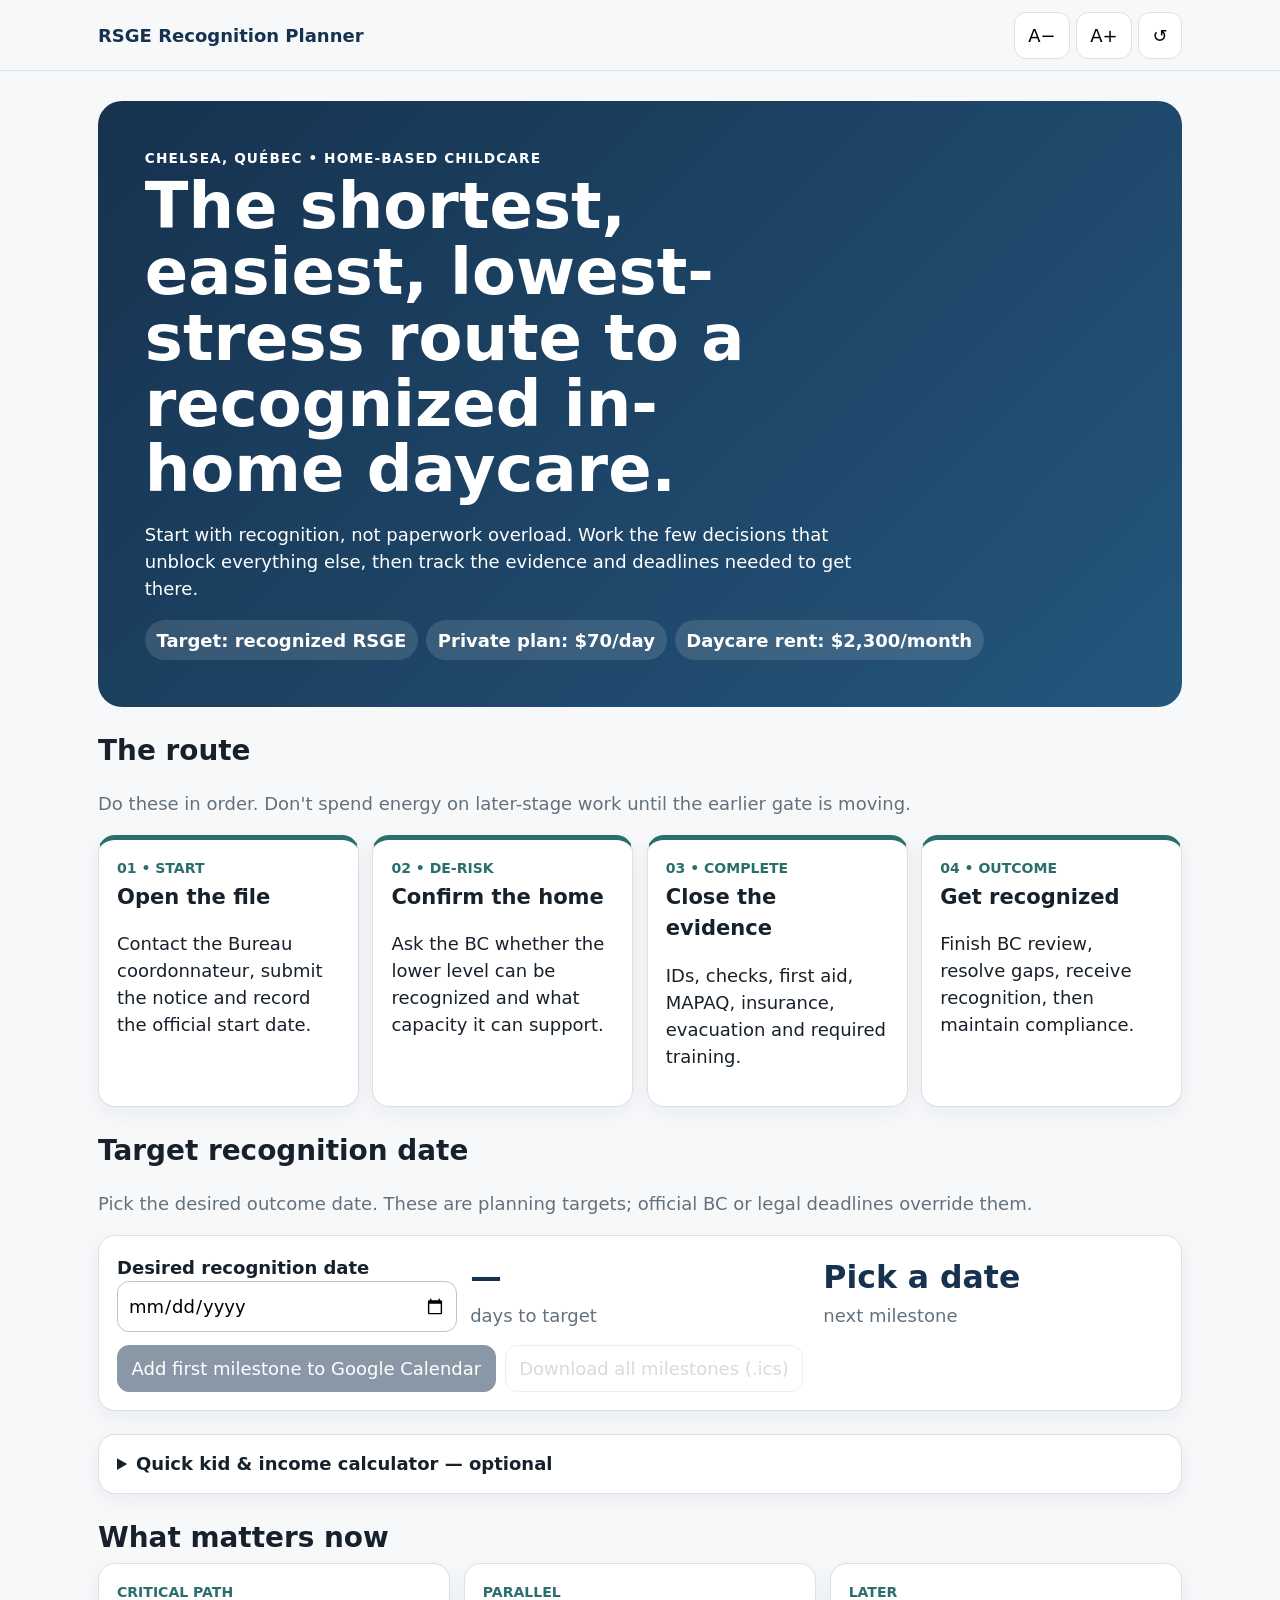
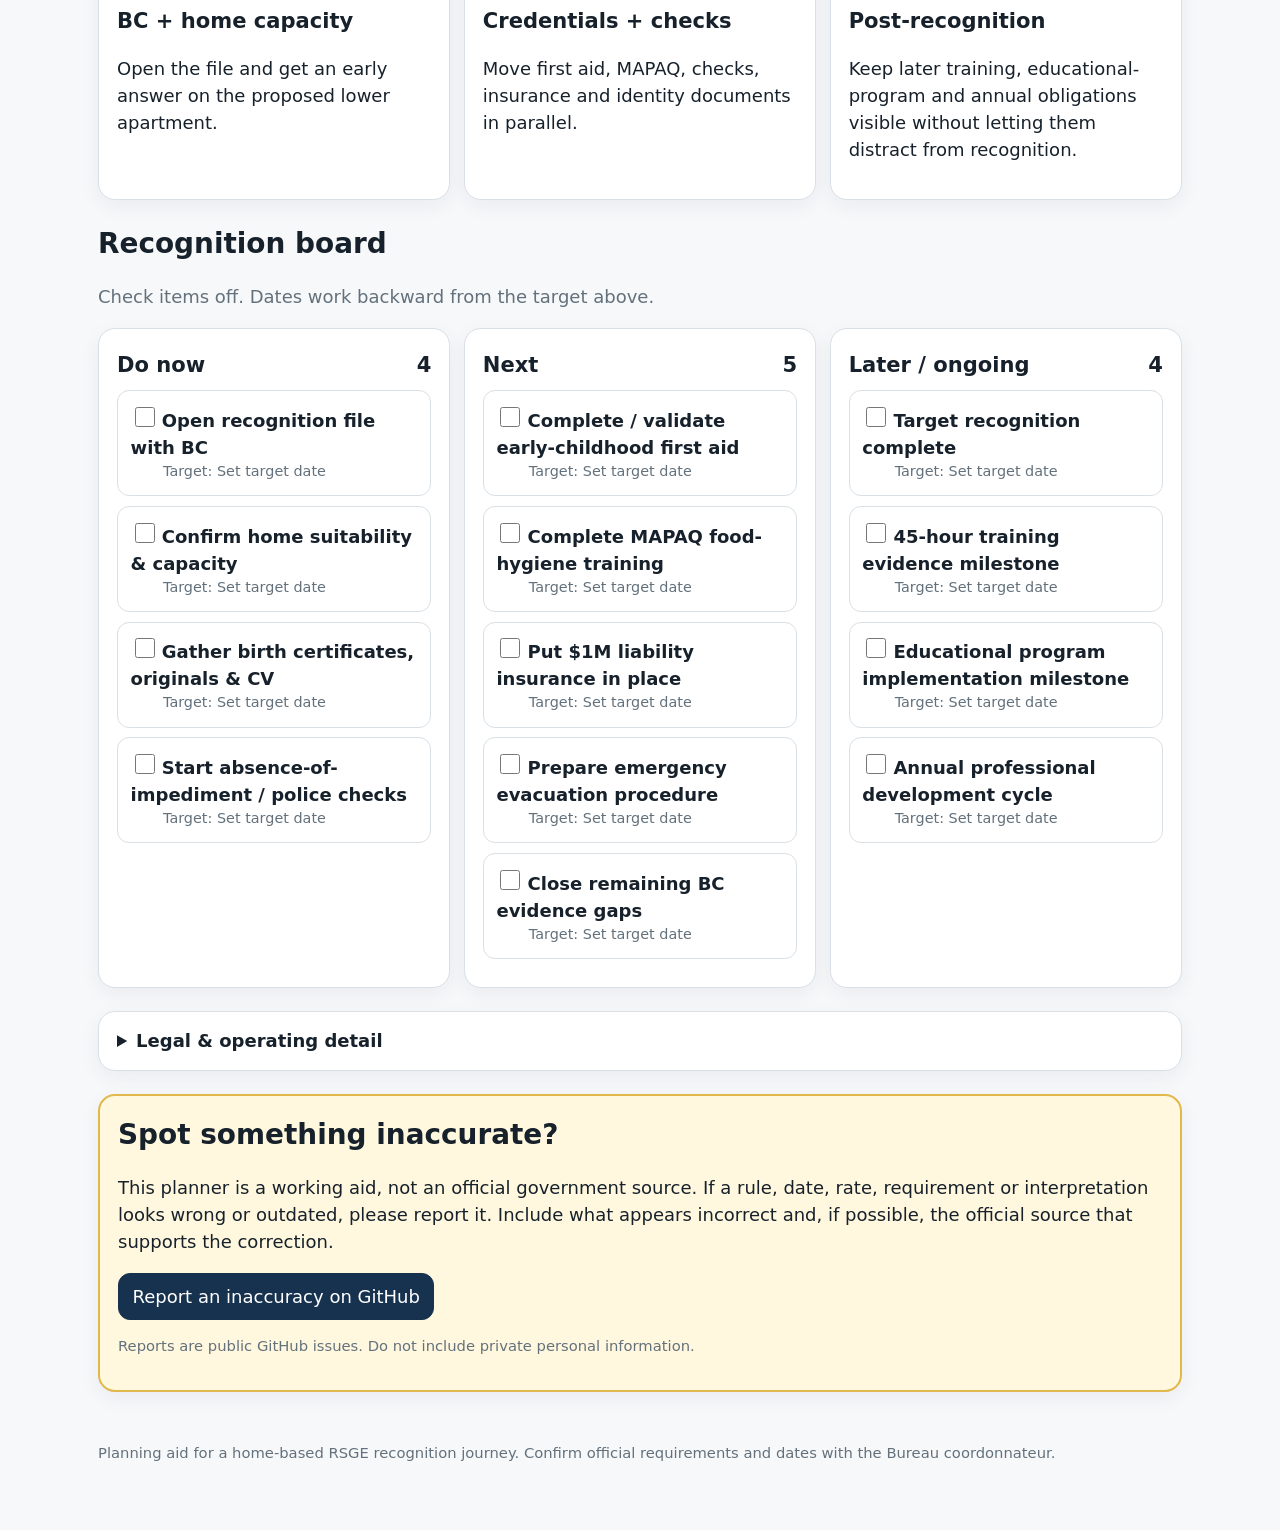
==== commit a3c6878e: "Add in-page accuracy reporting to GitHub Issues" ====
--- a/index.html
+++ b/index.html
@@ -1,13 +1 @@
-<!doctype html>
-<html lang="en"><head><meta charset="utf-8"><meta name="viewport" content="width=device-width,initial-scale=1,maximum-scale=5,user-scalable=yes,viewport-fit=cover"><meta name="theme-color" content="#16324f"><title>RSGE Recognition Planner</title><style>
-:root{--bg:#f7f8fa;--panel:#fff;--ink:#17212b;--muted:#63717c;--line:#d9e0e6;--brand:#16324f;--accent:#2b6f6d;--soft:#eaf1f7;--warn:#fff4d6;--done:#e7f3ec;--radius:18px;--base:18px}*{box-sizing:border-box}html{font-size:var(--base);scroll-behavior:smooth}body{margin:0;font-family:system-ui,-apple-system,"Segoe UI",sans-serif;color:var(--ink);background:var(--bg);line-height:1.5}button,input{font:inherit}button:focus-visible,input:focus-visible,summary:focus-visible,a:focus-visible{outline:4px solid #ffbf47;outline-offset:2px}.dock{position:sticky;top:0;z-index:20;background:rgba(247,248,250,.96);backdrop-filter:blur(10px);border-bottom:1px solid var(--line)}.dockin{max-width:1120px;margin:auto;padding:.55rem 1rem;display:flex;justify-content:space-between;align-items:center;gap:.5rem}.brand{font-weight:850;color:var(--brand)}.controls{display:flex;gap:.35rem}.ctrl,.btn,.switch{min-height:46px;border:1px solid var(--line);background:#fff;border-radius:12px;padding:.5rem .75rem;cursor:pointer}.wrap{max-width:1120px;margin:auto;padding:1rem}.hero{padding:clamp(1.4rem,4vw,2.6rem);border-radius:24px;background:linear-gradient(135deg,var(--brand),#24567c);color:#fff}.hero h1{font-size:clamp(2rem,5vw,3.8rem);line-height:1.03;margin:.3rem 0 .65rem;max-width:16ch}.hero p{max-width:64ch;color:#eef5fa;font-size:1.05rem}.eyebrow{font-size:.76rem;text-transform:uppercase;letter-spacing:.08em;font-weight:850;opacity:.85}.outcome{display:flex;gap:.5rem;flex-wrap:wrap;margin-top:.8rem}.pill{padding:.35rem .65rem;border-radius:999px;background:rgba(255,255,255,.14);font-weight:750}.section{margin:1.3rem 0}.sectionhead{display:flex;justify-content:space-between;align-items:end;gap:1rem;margin-bottom:.65rem}.sectionhead p{margin:0;color:var(--muted);max-width:60ch}h2{font-size:clamp(1.35rem,2.5vw,1.8rem);margin:0 0 .3rem}h3{margin:.1rem 0 .3rem}.grid,.calc,.results,.kanban{display:grid;gap:.8rem}.grid{grid-template-columns:repeat(3,1fr)}.calc{grid-template-columns:repeat(3,1fr)}.results{grid-template-columns:repeat(3,1fr);margin-top:.8rem}.card,details,.lane{background:var(--panel);border:1px solid var(--line);border-radius:var(--radius);box-shadow:0 6px 20px rgba(20,40,55,.06)}.card{padding:1rem}.metric{font-size:1.8rem;font-weight:900;color:var(--brand)}.muted,.tiny{color:var(--muted)}.tiny{font-size:.82rem}.route{display:grid;grid-template-columns:repeat(4,1fr);gap:.7rem}.route .card{border-top:5px solid var(--accent)}.num{font-size:.8rem;font-weight:900;color:var(--accent)}details{margin:.7rem 0;overflow:hidden}summary{min-height:56px;padding:.8rem 1rem;font-weight:850;cursor:pointer;display:flex;align-items:center}summary::after{content:'＋';margin-left:auto;color:var(--accent);font-size:1.3rem}details[open] summary::after{content:'−'}.body{padding:0 1rem 1rem}.switches{display:flex;gap:.5rem;flex-wrap:wrap}.switch{flex:1 1 230px;font-weight:800}.switch[aria-pressed=true]{border:2px solid var(--brand);background:var(--soft);color:var(--brand)}label{display:block;font-weight:760;margin-bottom:.2rem}input[type=number]{width:100%;min-height:48px;padding:.55rem .65rem;border:1px solid #b9c4cd;border-radius:12px}.datewrap{width:100%;border:1px solid #b9c4cd;border-radius:12px;padding:.55rem .65rem;background:#fff}.datewrap input{display:block;width:100%;min-width:0;border:0;background:transparent;padding:0;font:inherit}.result{padding:.9rem;border-radius:14px;background:#eef4f7}.result b{display:block;font-size:1.35rem;color:var(--brand)}.callout{padding:1rem;border-radius:15px;background:var(--warn);border:1px solid #ead998}.kanban{grid-template-columns:repeat(3,1fr);align-items:start}.lane{padding:.8rem}.lanehead{display:flex;justify-content:space-between;align-items:center;margin-bottom:.6rem}.count{font-size:.78rem;padding:.2rem .5rem;border-radius:999px;background:var(--soft)}.task{border:1px solid var(--line);border-radius:13px;padding:.75rem;margin:.55rem 0;background:#fff}.task.done{background:var(--done);opacity:.8}.tasktop{display:flex;gap:.55rem;align-items:flex-start}.task input{margin-top:.25rem;width:20px;height:20px}.task b{display:block}.due{font-size:.8rem;color:var(--muted);margin:.35rem 0 0 1.7rem}.calrow{display:flex;gap:.55rem;flex-wrap:wrap;margin-top:.8rem}.btn.primary{background:var(--brand);color:#fff;border-color:var(--brand);text-decoration:none;display:inline-flex;align-items:center}.btn[disabled]{opacity:.5;cursor:not-allowed}.footer{padding:1.5rem 0 3rem;color:var(--muted);font-size:.82rem}@media(max-width:850px){.route,.grid,.calc,.results,.kanban{grid-template-columns:1fr 1fr}}@media(max-width:580px){.route,.grid,.calc,.results,.kanban{grid-template-columns:1fr}.hero{border-radius:18px}.brand{font-size:.9rem}.controls .word{display:none}}
-</style></head><body><header class="dock"><div class="dockin"><div class="brand">RSGE Recognition Planner</div><div class="controls"><button class="ctrl" id="minus" aria-label="Smaller text">A−</button><button class="ctrl" id="plus" aria-label="Larger text">A+</button><button class="ctrl" id="reset">↺ <span class="word">Dock</span></button></div></div></header><main class="wrap">
-<section class="hero"><div class="eyebrow">Chelsea, Québec • home-based childcare</div><h1>The shortest, easiest, lowest-stress route to a recognized in-home daycare.</h1><p>Start with recognition, not paperwork overload. This planner puts the few decisions that unblock everything else first, then tracks the evidence and deadlines needed to get there.</p><div class="outcome"><span class="pill">Target: recognized RSGE</span><span class="pill">Private plan: $70/day</span><span class="pill">Daycare rent: $2,300/month</span></div></section>
-<section class="section"><div class="sectionhead"><div><h2>The route</h2><p>Do these in order. Don't spend energy on later-stage work until the earlier gate is moving.</p></div></div><div class="route"><article class="card"><div class="num">01 • START</div><h3>Open the file</h3><p class="muted">Contact the Bureau coordonnateur, submit the notice, record the official start date.</p></article><article class="card"><div class="num">02 • DE-RISK</div><h3>Confirm the home</h3><p class="muted">Ask the BC to confirm the lower level can be recognized and what capacity it can support.</p></article><article class="card"><div class="num">03 • COMPLETE</div><h3>Close the evidence</h3><p class="muted">IDs, checks, first aid, MAPAQ, insurance, evacuation and required training.</p></article><article class="card"><div class="num">04 • RECOGNITION</div><h3>Get approved</h3><p class="muted">Finish BC review, resolve gaps, receive recognition, then operate and maintain compliance.</p></article></div></section>
-<section class="section"><div class="sectionhead"><div><h2>Target recognition date</h2><p>Pick the date you want recognition completed. The planner works backward to create practical target dates. Official statutory or BC deadlines always override planning dates.</p></div></div><div class="card"><div class="grid"><div><label for="targetDate">Desired recognition date</label><div class="datewrap"><input id="targetDate" type="date"></div></div><div><div class="metric" id="daysLeft">—</div><div class="muted">days to target</div></div><div><div class="metric" id="nextMilestone">Pick a date</div><div class="muted">next planning milestone</div></div></div><div class="calrow"><button class="btn primary" id="calendarBtn" type="button" disabled>Add milestones to Google Calendar</button><button class="btn" id="icsBtn" type="button" disabled>Download calendar (.ics)</button></div><p class="tiny">Google Calendar opens a pre-filled event in a new tab. The .ics option creates all planning milestones for import into Google Calendar, Apple Calendar or Outlook.</p></div></section>
-<section class="section"><details><summary>Quick kid & income calculator — optional</summary><div class="body"><div class="switches" role="group" aria-label="Funding model"><button class="switch" id="privateBtn" aria-pressed="true">Recognized + non-subsidized</button><button class="switch" id="subBtn" aria-pressed="false">Recognized + subsidized</button></div><p id="modeNote" class="muted">Private planning rate: <b>$70/day per child</b>.</p><div class="calc"><div><label for="children">Paying children</label><input id="children" type="number" min="1" max="9" value="5"></div><div><label for="days">Billable days / month</label><input id="days" type="number" min="0" max="31" value="20"></div><div><label for="rate">Revenue / child / day ($)</label><input id="rate" type="number" min="0" step=".01" value="70"></div><div><label for="rent">Daycare rent ($)</label><input id="rent" type="number" min="0" value="2300"></div><div><label for="ops">Other monthly costs ($)</label><input id="ops" type="number" min="0" value="600"></div><div><label for="income">Desired provider income ($)</label><input id="income" type="number" min="0" value="1000"></div></div><div class="results" aria-live="polite"><div class="result">Gross monthly<b id="gross">$7,000</b></div><div class="result">After rent + costs<b id="net">$4,100</b></div><div class="result">Above income target<b id="delta">+$3,100</b></div></div><p class="tiny">Planning only. Seven to nine children changes the operating model and requires an assistant; capacity still needs BC approval.</p></div></details></section>
-<section class="section"><div class="sectionhead"><div><h2>What matters now</h2><p>Priority order: unblock recognition first, then satisfy evidence requirements, then prepare post-recognition obligations.</p></div></div><div class="grid"><article class="card"><div class="num">CRITICAL PATH</div><h3>BC + home capacity</h3><p>Open the file and get an early answer on whether the proposed lower apartment works for the intended capacity.</p></article><article class="card"><div class="num">PARALLEL WORK</div><h3>Credentials + checks</h3><p>First aid, MAPAQ, background/absence-of-impediment process, insurance and identity documents can move in parallel.</p></article><article class="card"><div class="num">DON'T OVERDO YET</div><h3>Later compliance</h3><p>The 45-hour training, educational program and annual development matter, but shouldn't distract from getting the initial file and home moving.</p></article></div></section>
-<section class="section"><div class="sectionhead"><div><h2>Recognition board</h2><p>Check items off as they are completed. Target dates are generated from the recognition date above.</p></div></div><div class="kanban" id="board"><div class="lane"><div class="lanehead"><h3>Do now</h3><span class="count" id="nowCount"></span></div><div id="nowLane"></div></div><div class="lane"><div class="lanehead"><h3>Next</h3><span class="count" id="nextCount"></span></div><div id="nextLane"></div></div><div class="lane"><div class="lanehead"><h3>Later / ongoing</h3><span class="count" id="laterCount"></span></div><div id="laterLane"></div></div></div></section>
-<section class="section"><details><summary>Legal & operating detail</summary><div class="body"><ul><li>Home-based RSGE is a different regime from a private daycare centre permit.</li><li>Provider alone: up to 6 children, subject to recognition and approved capacity.</li><li>7–9 children requires an assistant and BC approval for that capacity.</li><li>Home requirements include appropriate rooms, safety equipment, first aid, evacuation procedures and suitable child equipment.</li><li>Recognized operation can be subsidized or non-subsidized; the current private planning rate is $70/day.</li></ul></div></details></section><footer class="footer">Planning aid for a home-based RSGE recognition journey. Confirm official requirements and dates with the Bureau coordonnateur.</footer></main>
-<script>(()=>{const $=id=>document.getElementById(id),fmt=new Intl.NumberFormat('en-CA',{style:'currency',currency:'CAD',maximumFractionDigits:0});let fs=18;$('plus').onclick=()=>{fs=Math.min(30,fs+2);document.documentElement.style.setProperty('--base',fs+'px')};$('minus').onclick=()=>{fs=Math.max(15,fs-2);document.documentElement.style.setProperty('--base',fs+'px')};$('reset').onclick=()=>{fs=18;document.documentElement.style.setProperty('--base','18px');scrollTo({top:0,behavior:'smooth'})};function calc(){let g=+$('children').value*+$('days').value*+$('rate').value,n=g-+$('rent').value-+$('ops').value,d=n-+$('income').value;$('gross').textContent=fmt.format(g);$('net').textContent=fmt.format(n);$('delta').textContent=(d>=0?'+':'−')+fmt.format(Math.abs(d))}function mode(p){$('privateBtn').setAttribute('aria-pressed',p);$('subBtn').setAttribute('aria-pressed',!p);$('rate').value=p?70:50.88;$('modeNote').innerHTML=p?'Private planning rate: <b>$70/day per child</b>.':'Subsidized planning placeholder: <b>$50.88/day per regular child</b>. Confirm the current BC rate.';calc()}$('privateBtn').onclick=()=>mode(true);$('subBtn').onclick=()=>mode(false);['children','days','rate','rent','ops','income'].forEach(x=>$(x).oninput=calc);calc();
-const tasks=[{id:'file',lane:'now',title:'Open recognition file with BC',off:-180},{id:'home',lane:'now',title:'Confirm lower-level home suitability & capacity',off:-165},{id:'ids',lane:'now',title:'Gather birth certificates, originals & CV',off:-150},{id:'checks',lane:'now',title:'Start absence-of-impediment / police checks',off:-145},{id:'firstaid',lane:'next',title:'Complete / validate early-childhood first aid',off:-120},{id:'mapaq',lane:'next',title:'Complete MAPAQ food-hygiene training',off:-105},{id:'insurance',lane:'next',title:'Put $1M liability insurance in place',off:-75},{id:'evac',lane:'next',title:'Prepare emergency evacuation procedure',off:-60},{id:'package',lane:'next',title:'Close remaining BC evidence gaps',off:-30},{id:'recognition',lane:'later',title:'Target recognition complete',off:0},{id:'training45',lane:'later',title:'45-hour training evidence milestone',off:365},{id:'program',lane:'later',title:'Educational program implementation milestone',off:730},{id:'annual',lane:'later',title:'Annual professional development cycle',off:365}];let target=null;function addDays(d,n){let x=new Date(d+'T12:00:00');x.setDate(x.getDate()+n);return x}function iso(d){return d.toISOString().slice(0,10)}function pretty(d){return d.toLocaleDateString('en-CA',{year:'numeric',month:'short',day:'numeric'})}function render(){['now','next','later'].forEach(l=>{$(l+'Lane').innerHTML=''});tasks.forEach(t=>{let el=document.createElement('div');el.className='task';let due=target?pretty(addDays(target,t.off)):'Set target date';el.innerHTML='<div class="tasktop"><input type="checkbox" id="t-'+t.id+'"><label for="t-'+t.id+'"><b>'+t.title+'</b></label></div><div class="due">Target: '+due+'</div>';$((t.lane)+'Lane').appendChild(el);el.querySelector('input').onchange=e=>el.classList.toggle('done',e.target.checked)});['now','next','later'].forEach(l=>{$(l+'Count').textContent=tasks.filter(t=>t.lane===l).length+' items'})}render();function dateChanged(){target=$('targetDate').value||null;render();$('calendarBtn').disabled=!target;$('icsBtn').disabled=!target;if(!target){$('daysLeft').textContent='—';$('nextMilestone').textContent='Pick a date';return}let td=new Date(target+'T12:00:00'),today=new Date();today.setHours(12,0,0,0);$('daysLeft').textContent=Math.ceil((td-today)/86400000);let future=tasks.map(t=>({t,d:addDays(target,t.off)})).filter(x=>x.d>=today).sort((a,b)=>a.d-b.d)[0];$('nextMilestone').textContent=future?future.t.title:'Recognition target passed'}$('targetDate').onchange=dateChanged;function gdate(d){return iso(d).replaceAll('-','')}function calUrl(t,d){let next=addDays(iso(d),1);return 'https://calendar.google.com/calendar/render?action=TEMPLATE&text='+encodeURIComponent(t.title)+'&dates='+gdate(d)+'%2F'+gdate(next)+'&details='+encodeURIComponent('RSGE recognition planning milestone. Confirm official deadlines with the Bureau coordonnateur.')}$('calendarBtn').onclick=()=>{if(!target)return;let first=tasks.find(t=>t.id==='file');window.open(calUrl(first,addDays(target,first.off)),'_blank','noopener')};$('icsBtn').onclick=()=>{if(!target)return;let lines=['BEGIN:VCALENDAR','VERSION:2.0','PRODID:-//Daycare RSGE Planner//EN'];tasks.forEach(t=>{let d=addDays(target,t.off),e=addDays(iso(d),1);lines.push('BEGIN:VEVENT','UID:'+t.id+'-'+target+'@daycare-planner','DTSTART;VALUE=DATE:'+gdate(d),'DTEND;VALUE=DATE:'+gdate(e),'SUMMARY:'+t.title,'DESCRIPTION:RSGE planning milestone - confirm official deadline with the Bureau coordonnateur.','END:VEVENT')});lines.push('END:VCALENDAR');let a=document.createElement('a');a.href=URL.createObjectURL(new Blob([lines.join('\r\n')],{type:'text/calendar'}));a.download='rsge-recognition-plan.ics';a.click();setTimeout(()=>URL.revokeObjectURL(a.href),500)}})();</script></body></html>+<!doctype html><html lang="en"><head><meta charset="utf-8"><meta name="viewport" content="width=device-width,initial-scale=1,maximum-scale=5,user-scalable=yes"><title>RSGE Recognition Planner</title><style>:root{--b:#16324f;--a:#2b6f6d;--bg:#f7f8fa;--p:#fff;--i:#17212b;--m:#63717c;--l:#d9e0e6;--r:17px;--fs:18px}*{box-sizing:border-box}html{font-size:var(--fs)}body{margin:0;background:var(--bg);color:var(--i);font:1rem/1.5 system-ui,-apple-system,"Segoe UI",sans-serif}button,input{font:inherit}a{color:#075fa8}.dock{position:sticky;top:0;z-index:10;background:#f7f8faf2;border-bottom:1px solid var(--l);backdrop-filter:blur(10px)}.bar,.wrap{max-width:1120px;margin:auto;padding:.65rem 1rem}.bar{display:flex;justify-content:space-between;align-items:center;gap:.5rem}.brand{font-weight:900;color:var(--b)}button,.btn{min-height:46px;border:1px solid var(--l);border-radius:12px;background:#fff;padding:.5rem .75rem;cursor:pointer}.hero{margin-top:1rem;padding:clamp(1.4rem,4vw,2.6rem);border-radius:24px;background:linear-gradient(135deg,var(--b),#24567c);color:#fff}.hero h1{font-size:clamp(2rem,5vw,3.7rem);line-height:1.03;max-width:16ch;margin:.3rem 0 .7rem}.hero p{max-width:65ch}.ey{font-size:.76rem;text-transform:uppercase;letter-spacing:.08em;font-weight:850}.pills{display:flex;gap:.45rem;flex-wrap:wrap}.pill{background:#ffffff20;border-radius:99px;padding:.35rem .65rem;font-weight:750}section{margin:1.3rem 0}h2{margin:0 0 .25rem;font-size:1.55rem}h3{margin:.1rem 0}.muted,.tiny{color:var(--m)}.tiny{font-size:.82rem}.route,.grid,.calc,.res,.kanban{display:grid;gap:.75rem}.route{grid-template-columns:repeat(4,1fr)}.grid,.calc,.res,.kanban{grid-template-columns:repeat(3,1fr)}.card,.lane,details{background:var(--p);border:1px solid var(--l);border-radius:var(--r);box-shadow:0 6px 20px #1428370f}.card,.lane{padding:1rem}.route .card{border-top:5px solid var(--a)}.num{font-size:.78rem;font-weight:900;color:var(--a)}.metric{font-size:1.75rem;font-weight:900;color:var(--b)}label{font-weight:750;display:block}.date,input[type=number]{width:100%;min-height:48px;border:1px solid #b9c4cd;border-radius:12px;padding:.55rem}.actions,.switches{display:flex;gap:.5rem;flex-wrap:wrap;margin-top:.7rem}.primary{background:var(--b);color:#fff;border-color:var(--b)}button:disabled{opacity:.5}.switch{flex:1 1 220px;font-weight:800}.switch[aria-pressed=true]{border:2px solid var(--b);background:#eaf1f7;color:var(--b)}details{overflow:hidden}summary{padding:.85rem 1rem;min-height:56px;font-weight:850;cursor:pointer}.body{padding:0 1rem 1rem}.result{background:#eef4f7;padding:.85rem;border-radius:13px}.result b{display:block;font-size:1.3rem;color:var(--b)}.lane h3{display:flex;justify-content:space-between}.task{border:1px solid var(--l);border-radius:12px;padding:.7rem;margin:.55rem 0}.task.done{background:#e7f3ec;opacity:.8}.task input{width:20px;height:20px;margin-right:.4rem}.due{font-size:.8rem;color:var(--m);margin-left:1.8rem}.feedback{border:2px solid #e1b84c;background:#fff8df}.feedback .btn{display:inline-flex;text-decoration:none;align-items:center;background:var(--b);color:#fff;border-color:var(--b)}footer{padding:1.5rem 0 3rem;color:var(--m);font-size:.82rem}@media(max-width:850px){.route,.grid,.calc,.res,.kanban{grid-template-columns:1fr 1fr}}@media(max-width:580px){.route,.grid,.calc,.res,.kanban{grid-template-columns:1fr}.hero{border-radius:18px}.brand{font-size:.85rem}}</style></head><body><header class="dock"><div class="bar"><div class="brand">RSGE Recognition Planner</div><div><button id="minus">A−</button> <button id="plus">A+</button> <button id="reset">↺</button></div></div></header><main class="wrap"><section class="hero"><div class="ey">Chelsea, Québec • home-based childcare</div><h1>The shortest, easiest, lowest-stress route to a recognized in-home daycare.</h1><p>Start with recognition, not paperwork overload. Work the few decisions that unblock everything else, then track the evidence and deadlines needed to get there.</p><div class="pills"><span class="pill">Target: recognized RSGE</span><span class="pill">Private plan: $70/day</span><span class="pill">Daycare rent: $2,300/month</span></div></section><section><h2>The route</h2><p class="muted">Do these in order. Don't spend energy on later-stage work until the earlier gate is moving.</p><div class="route"><div class="card"><div class="num">01 • START</div><h3>Open the file</h3><p>Contact the Bureau coordonnateur, submit the notice and record the official start date.</p></div><div class="card"><div class="num">02 • DE-RISK</div><h3>Confirm the home</h3><p>Ask the BC whether the lower level can be recognized and what capacity it can support.</p></div><div class="card"><div class="num">03 • COMPLETE</div><h3>Close the evidence</h3><p>IDs, checks, first aid, MAPAQ, insurance, evacuation and required training.</p></div><div class="card"><div class="num">04 • OUTCOME</div><h3>Get recognized</h3><p>Finish BC review, resolve gaps, receive recognition, then maintain compliance.</p></div></div></section><section><h2>Target recognition date</h2><p class="muted">Pick the desired outcome date. These are planning targets; official BC or legal deadlines override them.</p><div class="card"><div class="grid"><div><label for="target">Desired recognition date</label><input class="date" id="target" type="date"></div><div><div class="metric" id="daysleft">—</div><div class="muted">days to target</div></div><div><div class="metric" id="nextmile">Pick a date</div><div class="muted">next milestone</div></div></div><div class="actions"><button class="primary" id="gcal" disabled>Add first milestone to Google Calendar</button><button id="ics" disabled>Download all milestones (.ics)</button></div></div></section><section><details><summary>Quick kid & income calculator — optional</summary><div class="body"><div class="switches"><button class="switch" id="priv" aria-pressed="true">Recognized + non-subsidized</button><button class="switch" id="sub" aria-pressed="false">Recognized + subsidized</button></div><p id="mode" class="muted">Private planning rate: <b>$70/day per child</b>.</p><div class="calc"><div><label>Paying children<input id="kids" type="number" min="1" max="9" value="5"></label></div><div><label>Billable days / month<input id="days" type="number" value="20"></label></div><div><label>Revenue / child / day<input id="rate" type="number" value="70"></label></div><div><label>Daycare rent<input id="rent" type="number" value="2300"></label></div><div><label>Other monthly costs<input id="ops" type="number" value="600"></label></div><div><label>Desired provider income<input id="income" type="number" value="1000"></label></div></div><div class="res"><div class="result">Gross monthly<b id="gross"></b></div><div class="result">After rent + costs<b id="net"></b></div><div class="result">Vs income target<b id="delta"></b></div></div><p class="tiny">Planning only. Capacity and current funding rates require confirmation.</p></div></details></section><section><h2>What matters now</h2><div class="grid"><div class="card"><div class="num">CRITICAL PATH</div><h3>BC + home capacity</h3><p>Open the file and get an early answer on the proposed lower apartment.</p></div><div class="card"><div class="num">PARALLEL</div><h3>Credentials + checks</h3><p>Move first aid, MAPAQ, checks, insurance and identity documents in parallel.</p></div><div class="card"><div class="num">LATER</div><h3>Post-recognition</h3><p>Keep later training, educational-program and annual obligations visible without letting them distract from recognition.</p></div></div></section><section><h2>Recognition board</h2><p class="muted">Check items off. Dates work backward from the target above.</p><div class="kanban"><div class="lane"><h3>Do now <span id="n1"></span></h3><div id="now"></div></div><div class="lane"><h3>Next <span id="n2"></span></h3><div id="next"></div></div><div class="lane"><h3>Later / ongoing <span id="n3"></span></h3><div id="later"></div></div></div></section><section><details><summary>Legal & operating detail</summary><div class="body"><ul><li>Home-based RSGE is different from a private daycare-centre permit.</li><li>Provider alone: up to 6 children, subject to recognition and approved capacity.</li><li>7–9 children requires an assistant and BC approval for that capacity.</li><li>Recognized operation can be subsidized or non-subsidized; the private planning rate here is $70/day.</li></ul></div></details></section><section class="card feedback" id="feedback"><h2>Spot something inaccurate?</h2><p>This planner is a working aid, not an official government source. If a rule, date, rate, requirement or interpretation looks wrong or outdated, please report it. Include what appears incorrect and, if possible, the official source that supports the correction.</p><a class="btn" href="https://github.com/jjuniper-dev-org/Daycare/issues/new?title=Content%20accuracy%20report&body=Page%20or%20section%3A%0A%0AWhat%20appears%20incorrect%3A%0A%0ASuggested%20correction%3A%0A%0AOfficial%20source%20or%20URL%3A%0A%0AAdditional%20notes%3A" target="_blank" rel="noopener">Report an inaccuracy on GitHub</a><p class="tiny">Reports are public GitHub issues. Do not include private personal information.</p></section><footer>Planning aid for a home-based RSGE recognition journey. Confirm official requirements and dates with the Bureau coordonnateur.</footer></main><script>(()=>{const $=x=>document.getElementById(x),money=new Intl.NumberFormat('en-CA',{style:'currency',currency:'CAD',maximumFractionDigits:0});let fs=18;$('plus').onclick=()=>{fs=Math.min(30,fs+2);document.documentElement.style.setProperty('--fs',fs+'px')};$('minus').onclick=()=>{fs=Math.max(15,fs-2);document.documentElement.style.setProperty('--fs',fs+'px')};$('reset').onclick=()=>{fs=18;document.documentElement.style.setProperty('--fs','18px');scrollTo({top:0,behavior:'smooth'})};function calc(){let g=+$('kids').value*+$('days').value*+$('rate').value,n=g-+$('rent').value-+$('ops').value,d=n-+$('income').value;$('gross').textContent=money.format(g);$('net').textContent=money.format(n);$('delta').textContent=(d>=0?'+':'−')+money.format(Math.abs(d))}['kids','days','rate','rent','ops','income'].forEach(x=>$(x).oninput=calc);$('priv').onclick=()=>{ $('priv').setAttribute('aria-pressed','true');$('sub').setAttribute('aria-pressed','false');$('rate').value=70;$('mode').innerHTML='Private planning rate: <b>$70/day per child</b>.';calc()};$('sub').onclick=()=>{$('priv').setAttribute('aria-pressed','false');$('sub').setAttribute('aria-pressed','true');$('rate').value=50.88;$('mode').innerHTML='Subsidized placeholder: <b>$50.88/day</b>. Confirm current BC rates.';calc()};calc();const T=[['file','now','Open recognition file with BC',-180],['home','now','Confirm home suitability & capacity',-165],['ids','now','Gather birth certificates, originals & CV',-150],['checks','now','Start absence-of-impediment / police checks',-145],['firstaid','next','Complete / validate early-childhood first aid',-120],['mapaq','next','Complete MAPAQ food-hygiene training',-105],['insurance','next','Put $1M liability insurance in place',-75],['evac','next','Prepare emergency evacuation procedure',-60],['package','next','Close remaining BC evidence gaps',-30],['recognition','later','Target recognition complete',0],['training','later','45-hour training evidence milestone',365],['program','later','Educational program implementation milestone',730],['annual','later','Annual professional development cycle',365]];let target='';function add(s,n){let d=new Date(s+'T12:00:00');d.setDate(d.getDate()+n);return d}function iso(d){return d.toISOString().slice(0,10)}function pretty(d){return d.toLocaleDateString('en-CA',{year:'numeric',month:'short',day:'numeric'})}function render(){['now','next','later'].forEach(x=>$(x).innerHTML='');T.forEach(t=>{let e=document.createElement('div');e.className='task';e.innerHTML='<label><input type="checkbox"><b>'+t[2]+'</b></label><div class="due">Target: '+(target?pretty(add(target,t[3])):'Set target date')+'</div>';$(t[1]).appendChild(e);e.querySelector('input').onchange=v=>e.classList.toggle('done',v.target.checked)});$('n1').textContent=T.filter(t=>t[1]=='now').length;$('n2').textContent=T.filter(t=>t[1]=='next').length;$('n3').textContent=T.filter(t=>t[1]=='later').length}render();$('target').onchange=()=>{target=$('target').value;render();$('gcal').disabled=!target;$('ics').disabled=!target;if(!target)return;let td=new Date(target+'T12:00:00'),today=new Date();today.setHours(12,0,0,0);$('daysleft').textContent=Math.ceil((td-today)/86400000);let f=T.map(t=>[t,add(target,t[3])]).filter(x=>x[1]>=today).sort((a,b)=>a[1]-b[1])[0];$('nextmile').textContent=f?f[0][2]:'Target passed'};function gd(d){return iso(d).replaceAll('-','')}$('gcal').onclick=()=>{let t=T[0],d=add(target,t[3]),e=add(iso(d),1),u='https://calendar.google.com/calendar/render?action=TEMPLATE&text='+encodeURIComponent(t[2])+'&dates='+gd(d)+'%2F'+gd(e);open(u,'_blank','noopener')};$('ics').onclick=()=>{let L=['BEGIN:VCALENDAR','VERSION:2.0','PRODID:-//RSGE Planner//EN'];T.forEach(t=>{let d=add(target,t[3]),e=add(iso(d),1);L.push('BEGIN:VEVENT','DTSTART;VALUE=DATE:'+gd(d),'DTEND;VALUE=DATE:'+gd(e),'SUMMARY:'+t[2],'END:VEVENT')});L.push('END:VCALENDAR');let a=document.createElement('a');a.href=URL.createObjectURL(new Blob([L.join('\r\n')],{type:'text/calendar'}));a.download='rsge-plan.ics';a.click()}})();</script></body></html>
